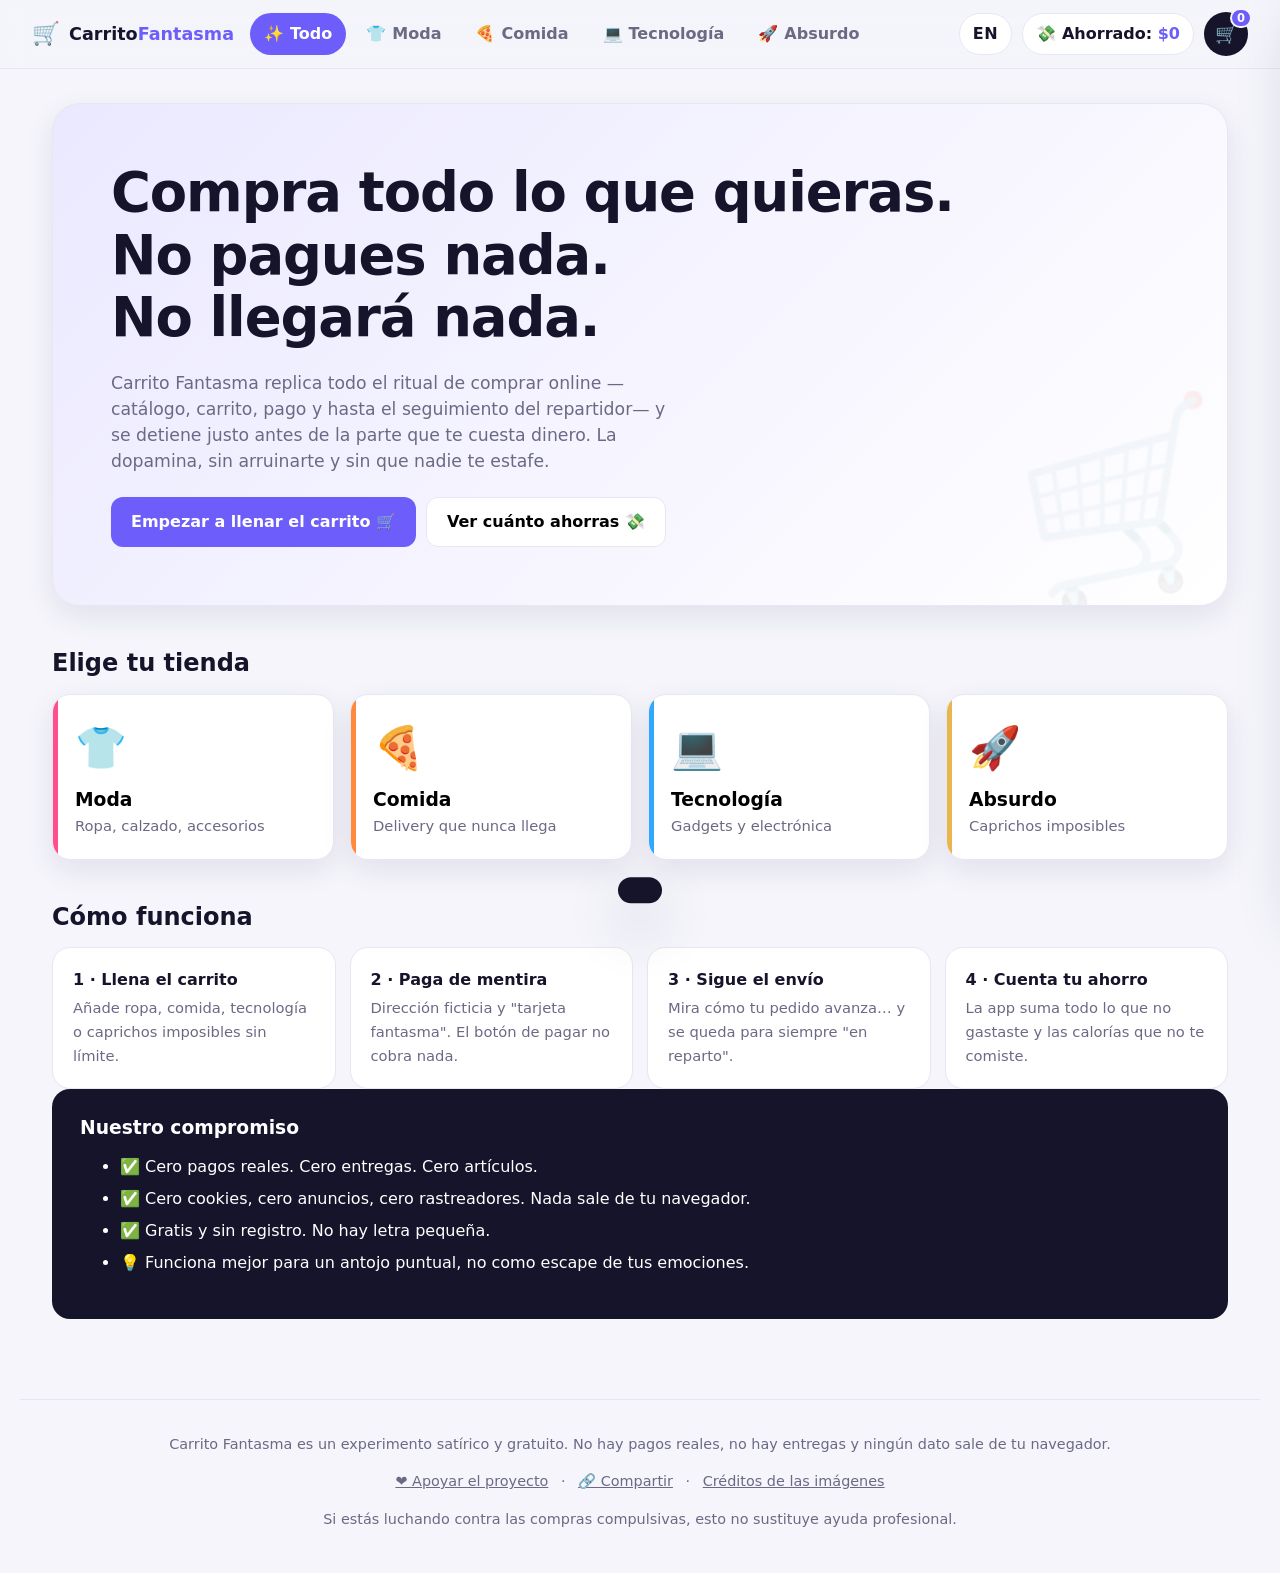
==== index.html @ 317c8ee9 "SEO tecnico (robots, sitemap, hreflang, JSON-LD) + boton 'Comparte tu ahorro' con imagen compartible" ====
<!doctype html>
<html lang="es">
<head>
  <meta charset="utf-8">
  <meta name="viewport" content="width=device-width, initial-scale=1">
  <title>Carrito Fantasma — tienda online falsa para comprar sin gastar</title>
  <meta name="description" content="Tienda online falsa para darte la dopamina de comprar sin gastar nada: llena el carrito, paga con tarjeta fantasma y sigue un envío que nunca llega. Gratis, sin anuncios y sin datos.">
  <meta name="theme-color" content="#6d5efc">
  <link rel="icon" href="data:image/svg+xml,<svg xmlns='http://www.w3.org/2000/svg' viewBox='0 0 100 100'><text y='.9em' font-size='90'>🛒</text></svg>">
  <link rel="canonical" href="https://carritofantasma.app/">
  <link rel="alternate" hreflang="es" href="https://carritofantasma.app/">
  <link rel="alternate" hreflang="en" href="https://carritofantasma.app/?lang=en">
  <link rel="alternate" hreflang="x-default" href="https://carritofantasma.app/">
  <meta property="og:type" content="website">
  <meta property="og:site_name" content="Carrito Fantasma">
  <meta property="og:url" content="https://carritofantasma.app/">
  <meta property="og:title" content="Carrito Fantasma — tienda online falsa para comprar sin gastar">
  <meta property="og:description" content="La dopamina de comprar, sin gastar nada: llena el carrito, paga con tarjeta fantasma y sigue un envío que nunca llega. Gratis y sin anuncios.">
  <meta property="og:image" content="https://carritofantasma.app/assets/img/og.jpg">
  <meta property="og:image:width" content="1200">
  <meta property="og:image:height" content="630">
  <meta property="og:image:alt" content="Carrito Fantasma — Compra sin comprar">
  <meta property="og:locale" content="es_ES">
  <meta property="og:locale:alternate" content="en_US">
  <meta name="twitter:card" content="summary_large_image">
  <meta name="twitter:title" content="Carrito Fantasma — tienda online falsa para comprar sin gastar">
  <meta name="twitter:description" content="La dopamina de comprar, sin gastar un centavo. Gratis, sin anuncios y sin datos.">
  <meta name="twitter:image" content="https://carritofantasma.app/assets/img/og.jpg">

  <!-- Datos estructurados (SEO) para tarjetas ricas en los resultados de búsqueda -->
  <script type="application/ld+json">
  {
    "@context": "https://schema.org",
    "@graph": [
      {
        "@type": "WebSite",
        "@id": "https://carritofantasma.app/#website",
        "url": "https://carritofantasma.app/",
        "name": "Carrito Fantasma",
        "alternateName": "Ghost Cart",
        "inLanguage": ["es", "en"],
        "description": "Tienda online falsa para experimentar la dopamina de comprar sin gastar nada."
      },
      {
        "@type": "WebApplication",
        "@id": "https://carritofantasma.app/#app",
        "name": "Carrito Fantasma",
        "url": "https://carritofantasma.app/",
        "applicationCategory": "EntertainmentApplication",
        "operatingSystem": "Web",
        "browserRequirements": "Requiere JavaScript",
        "inLanguage": ["es", "en"],
        "isAccessibleForFree": true,
        "offers": { "@type": "Offer", "price": "0", "priceCurrency": "EUR" },
        "description": "Experimento satírico: llena el carrito, paga con tarjeta fantasma y sigue un envío que nunca llega. Sin anuncios, sin cookies y sin recabar datos."
      }
    ]
  }
  </script>
  <link rel="stylesheet" href="styles.css">
</head>
<body data-mode="all">

  <header class="topbar">
    <a class="brand" href="#" data-action="nav" data-view="home" data-i18n-aria="nav_home" aria-label="Inicio">
      <span class="brand-mark">🛒</span>
      <span class="brand-name">Carrito<em>Fantasma</em></span>
    </a>

    <nav class="modes" id="modesNav" data-i18n-aria="stores" aria-label="Tiendas"></nav>

    <div class="top-actions">
      <button class="pill lang" id="langToggle" data-action="lang" data-i18n-title="lang_toggle" aria-label="Switch to English" title="Switch to English">EN</button>
      <button class="pill" data-action="nav" data-view="savings" data-i18n-title="saved_title" title="Lo que te has ahorrado">
        💸 <span><span data-i18n="saved_label">Ahorrado:</span> <b id="savingsTop">$0</b></span>
      </button>
      <button class="cart-btn" id="cartBtn" data-action="open-cart" data-i18n-aria="cart_open" aria-label="Abrir carrito">
        🛒<span class="cart-count" id="cartCount">0</span>
      </button>
    </div>
  </header>

  <main id="app" class="app">
    <noscript>
      <section class="page">
        <h1>🛒 Carrito Fantasma</h1>
        <p>Tienda online falsa para darte la dopamina de comprar sin gastar nada. Llena el carrito, paga con tarjeta fantasma y sigue un envío que nunca llega. Gratis, sin anuncios, sin cookies y sin recoger ningún dato.</p>
        <p>Necesitas JavaScript para jugar. This fake store is also available in <a href="?lang=en">English</a>.</p>
      </section>
    </noscript>
  </main>

  <footer class="site-footer">
    <p data-i18n="footer_about"><b>Carrito Fantasma</b> es un experimento satírico y gratuito. No hay pagos reales, no hay entregas y ningún dato sale de tu navegador.</p>
    <p><button class="link" data-action="nav" data-view="support" data-i18n="footer_support">❤️ Apoyar el proyecto</button> · <button class="link" data-action="share" data-i18n="footer_share">🔗 Compartir</button> · <button class="link" data-action="nav" data-view="credits" data-i18n="footer_credits">Créditos de las imágenes</button></p>
    <p class="muted" data-i18n="footer_note">Si estás luchando contra las compras compulsivas, esto no sustituye ayuda profesional.</p>
  </footer>

  <!-- Cart drawer -->
  <div class="scrim" id="scrim" data-action="close-cart"></div>
  <aside id="cartDrawer" class="drawer" aria-hidden="true" aria-label="Carrito">
    <div class="drawer-head">
      <h2 data-i18n="cart_title">Tu carrito</h2>
      <button class="icon" data-action="close-cart" data-i18n-aria="cart_close" aria-label="Cerrar carrito">✕</button>
    </div>
    <div class="ship">
      <div class="ship-text" id="shipText"></div>
      <div class="ship-bar"><span id="shipFill"></span></div>
    </div>
    <div class="drawer-body" id="cartBody"></div>
    <div class="drawer-foot">
      <div class="total-row"><span data-i18n="subtotal">Subtotal</span><b id="cartSubtotal">$0</b></div>
      <p class="muted tiny" data-i18n="ship_note">Envío fantasma: gratis · Entrega: nunca.</p>
      <button class="primary big" id="payBtn" data-action="checkout" data-i18n="checkout_btn">Tramitar pedido 💳</button>
      <button class="link" data-action="clear-cart" data-i18n="clear_cart">Vaciar carrito</button>
    </div>
  </aside>

  <!-- Product modal -->
  <div class="modal" id="modal" hidden></div>

  <!-- Processing overlay -->
  <div class="processing" id="processing" hidden>
    <div class="proc-card">
      <div class="spinner" aria-hidden="true"></div>
      <p id="procText" data-i18n="proc_default">Procesando pago fantasma…</p>
    </div>
  </div>

  <div class="toast" id="toast" role="status" aria-live="polite"></div>
  <canvas id="confetti" class="confetti" aria-hidden="true"></canvas>

  <noscript data-i18n="noscript">Necesitas activar JavaScript para vivir la experiencia (falsa).</noscript>

  <script src="data.js"></script>
  <script src="i18n.js"></script>
  <script src="app.js"></script>
</body>
</html>
---- styles.css ----
/* ============ Carrito Fantasma — estilos ============ */
:root{
  --bg:#f5f5fb;
  --card:#ffffff;
  --ink:#15142b;
  --muted:#6b6a85;
  --line:#e7e6f3;
  --accent:#6d5efc;
  --accent-ink:#ffffff;
  --radius:18px;
  --shadow:0 10px 30px rgba(30,25,80,.09);
  --shadow-lg:0 24px 60px rgba(30,25,80,.20);
}
body[data-mode="all"]{ --accent:#6d5efc; }
body[data-mode="moda"]{ --accent:#ff4d8d; }
body[data-mode="comida"]{ --accent:#ff8a3d; }
body[data-mode="tech"]{ --accent:#2fa8ff; }
body[data-mode="absurdo"]{ --accent:#e8b64c; }

*{ box-sizing:border-box; }
[hidden]{ display:none !important; }
html{ scroll-behavior:smooth; }
body{
  margin:0; background:var(--bg); color:var(--ink);
  font:16px/1.5 -apple-system,BlinkMacSystemFont,"Segoe UI",Roboto,Inter,system-ui,sans-serif;
  -webkit-font-smoothing:antialiased;
  transition:background .4s ease;
}
button{ font:inherit; cursor:pointer; }
a{ color:inherit; text-decoration:none; }
.muted{ color:var(--muted); }
.tiny{ font-size:.8rem; }
h1,h2,h3{ line-height:1.15; margin:0 0 .4em; }

/* ---------- barra superior ---------- */
.topbar{
  position:sticky; top:0; z-index:40;
  display:flex; align-items:center; gap:16px;
  padding:12px clamp(14px,3vw,32px);
  background:rgba(245,245,251,.82);
  backdrop-filter:saturate(160%) blur(14px);
  border-bottom:1px solid var(--line);
}
.brand{ display:flex; align-items:center; gap:9px; font-weight:800; font-size:1.1rem; white-space:nowrap; }
.brand-mark{ font-size:1.4rem; }
.brand-name em{ font-style:normal; color:var(--accent); transition:color .4s; }
.modes{ display:flex; gap:6px; overflow-x:auto; flex:1; scrollbar-width:none; }
.modes::-webkit-scrollbar{ display:none; }
.mode-btn{
  border:1px solid transparent; background:transparent; color:var(--muted);
  padding:8px 13px; border-radius:999px; font-weight:600; white-space:nowrap;
  display:flex; align-items:center; gap:6px; transition:.2s;
}
.mode-btn:hover{ background:#fff; color:var(--ink); }
.mode-btn.active{ background:var(--accent); color:var(--accent-ink); }
.top-actions{ display:flex; align-items:center; gap:10px; }
.pill{
  border:1px solid var(--line); background:#fff; color:var(--ink);
  padding:8px 13px; border-radius:999px; font-weight:600; white-space:nowrap;
}
.pill b{ color:var(--accent); }
.pill.lang{ font-weight:800; letter-spacing:.04em; min-width:46px; text-align:center; }
.cart-btn{
  position:relative; border:none; background:var(--ink); color:#fff;
  width:44px; height:44px; border-radius:999px; font-size:1.15rem;
}
.cart-btn.bump{ animation:bump .4s ease; }
@keyframes bump{ 0%{transform:scale(1)} 40%{transform:scale(1.22)} 100%{transform:scale(1)} }
.cart-count{
  position:absolute; top:-4px; right:-4px; min-width:20px; height:20px;
  background:var(--accent); color:#fff; font-size:.72rem; font-weight:800;
  border-radius:999px; display:grid; place-items:center; padding:0 5px;
  border:2px solid var(--bg);
}

/* ---------- layout ---------- */
.app{ padding:clamp(18px,3vw,34px) clamp(14px,3vw,32px) 80px; max-width:1240px; margin:0 auto; }
.page{ animation:fade .35s ease; }
@keyframes fade{ from{opacity:0; transform:translateY(8px)} to{opacity:1; transform:none} }

/* ---------- botones ---------- */
.primary{
  border:none; background:var(--accent); color:var(--accent-ink);
  padding:12px 20px; border-radius:12px; font-weight:700;
  transition:transform .15s, filter .2s;
}
.primary:hover{ filter:brightness(1.07); }
.primary:active{ transform:scale(.97); }
.primary.big{ width:100%; padding:15px; font-size:1.02rem; }
.primary:disabled{ opacity:.45; cursor:not-allowed; }
.ghost{ border:1px solid var(--line); background:#fff; padding:12px 20px; border-radius:12px; font-weight:700; }
.link{ border:none; background:none; color:var(--muted); text-decoration:underline; padding:8px; }
.link-back{ border:none; background:none; color:var(--muted); font-weight:600; padding:0 0 12px; }
.icon{ border:none; background:#f0effa; width:34px; height:34px; border-radius:999px; }
.row{ display:flex; gap:10px; margin-top:14px; }
.share-row{ justify-content:center; margin-top:10px; }
.share-row .primary{ max-width:360px; }

/* ---------- hero ---------- */
.hero{
  background:linear-gradient(135deg, color-mix(in srgb, var(--accent) 14%, #fff), #fff);
  border:1px solid var(--line); border-radius:28px; padding:clamp(28px,5vw,58px);
  box-shadow:var(--shadow); position:relative; overflow:hidden;
}
.hero::after{
  content:"🛒"; position:absolute; right:-10px; bottom:-30px; font-size:11rem; opacity:.08; transform:rotate(-12deg);
}
.hero h1{ font-size:clamp(2rem,5vw,3.4rem); letter-spacing:-.02em; }
.hero p{ max-width:52ch; color:var(--muted); font-size:1.08rem; }
.hero .row{ margin-top:22px; }
.saved-pill{
  display:inline-flex; gap:8px; align-items:center; margin-top:18px;
  background:#fff; border:1px solid var(--line); border-radius:999px; padding:8px 16px; font-weight:700;
}
.saved-pill b{ color:var(--accent); }

/* ---------- tarjetas de modo ---------- */
.section-title{ margin:44px 0 16px; font-size:1.5rem; }
.mode-grid{ display:grid; gap:16px; grid-template-columns:repeat(auto-fit,minmax(200px,1fr)); }
.mode-card{
  text-align:left; border:1px solid var(--line); background:var(--card);
  border-radius:var(--radius); padding:22px; box-shadow:var(--shadow);
  transition:transform .2s, box-shadow .2s; position:relative; overflow:hidden;
}
.mode-card:hover{ transform:translateY(-4px); box-shadow:var(--shadow-lg); }
.mode-card .big-emoji{ font-size:2.6rem; display:block; margin-bottom:10px; }
.mode-card h3{ margin:0 0 4px; }
.mode-card p{ margin:0; color:var(--muted); font-size:.92rem; }
.mode-card .stripe{ position:absolute; inset:0 auto 0 0; width:5px; background:var(--m); }

/* ---------- features ---------- */
.features{ display:grid; gap:14px; grid-template-columns:repeat(auto-fit,minmax(200px,1fr)); }
.feature{ background:var(--card); border:1px solid var(--line); border-radius:var(--radius); padding:20px; }
.feature b{ display:block; margin-bottom:4px; }
.feature span{ color:var(--muted); font-size:.92rem; }

/* ---------- catálogo ---------- */
.catalog-head{ display:flex; flex-wrap:wrap; gap:12px; align-items:center; justify-content:space-between; margin-bottom:8px; }
.catalog-head h1{ margin:0; font-size:clamp(1.6rem,3.4vw,2.3rem); }
.toolbar{ display:flex; gap:10px; flex-wrap:wrap; margin:16px 0 22px; }
.toolbar input, .toolbar select{
  border:1px solid var(--line); background:#fff; border-radius:12px; padding:11px 14px; font:inherit; color:var(--ink);
}
.toolbar input{ flex:1; min-width:180px; }
.flash{
  display:inline-flex; gap:8px; align-items:center; background:#fff2f8; color:#c0246b;
  border:1px solid #ffd6e8; border-radius:999px; padding:7px 14px; font-weight:700; font-size:.9rem;
}
.flash b{ font-variant-numeric:tabular-nums; }
body[data-mode="comida"] .flash{ background:#fff3e8; color:#b85a10; border-color:#ffdcbd; }
body[data-mode="tech"] .flash{ background:#eaf5ff; color:#1a6fb5; border-color:#cfe8ff; }
body[data-mode="absurdo"] .flash{ background:#fdf6e3; color:#9a7410; border-color:#f2e2b0; }

.grid{ display:grid; gap:18px; grid-template-columns:repeat(auto-fill,minmax(215px,1fr)); }
.card{
  background:var(--card); border:1px solid var(--line); border-radius:var(--radius);
  overflow:hidden; box-shadow:var(--shadow); transition:transform .2s, box-shadow .2s; cursor:pointer;
  display:flex; flex-direction:column;
}
.card:hover{ transform:translateY(-5px); box-shadow:var(--shadow-lg); }
.card-img{
  position:relative; aspect-ratio:4/3; display:grid; place-items:center;
  background:linear-gradient(135deg, color-mix(in srgb, var(--c) 22%, #fff), color-mix(in srgb, var(--c) 8%, #fff));
}
.card-img .emoji{ font-size:3.6rem; filter:drop-shadow(0 6px 10px rgba(0,0,0,.12)); }
.card-img .photo{ position:absolute; inset:0; width:100%; height:100%; object-fit:cover; }
.badge{
  position:absolute; top:10px; left:10px; background:var(--c); color:#fff;
  font-size:.72rem; font-weight:800; padding:4px 9px; border-radius:999px; letter-spacing:.02em;
}
.card-body{ padding:14px; display:flex; flex-direction:column; gap:6px; flex:1; }
.card-body h3{ font-size:1rem; margin:0; }
.card-body .desc{ margin:0; color:var(--muted); font-size:.84rem; flex:1; }
.rate{ font-size:.85rem; color:#f0a500; font-weight:700; }
.rate span{ color:var(--muted); font-weight:500; }
.price-row{ display:flex; align-items:center; justify-content:space-between; gap:8px; margin-top:6px; }
.price{ font-weight:800; font-size:1.08rem; }
.price s{ color:var(--muted); font-weight:500; font-size:.82rem; margin-left:6px; }
.add{
  border:none; background:var(--accent); color:#fff; width:38px; height:38px; border-radius:11px;
  font-size:1.2rem; line-height:1; transition:transform .15s;
}
.add:hover{ transform:scale(1.08); }
.add:active{ transform:scale(.9); }
.results{ color:var(--muted); font-size:.9rem; }
.empty-grid{ grid-column:1/-1; text-align:center; padding:60px 20px; color:var(--muted); }
.empty-grid .big{ font-size:3rem; display:block; margin-bottom:10px; }

/* ---------- modal producto ---------- */
.modal{ position:fixed; inset:0; z-index:60; display:grid; place-items:center; padding:20px;
  background:rgba(20,18,45,.5); backdrop-filter:blur(4px); animation:fade .2s; }
.modal-card{
  background:#fff; border-radius:24px; max-width:760px; width:100%;
  box-shadow:var(--shadow-lg); display:grid; grid-template-columns:1fr 1fr; overflow:hidden;
  animation:pop .25s ease; max-height:92vh; overflow-y:auto;
}
@keyframes pop{ from{transform:scale(.94); opacity:0} to{transform:none; opacity:1} }
.modal-img{ background:linear-gradient(135deg, color-mix(in srgb, var(--c) 26%, #fff), color-mix(in srgb, var(--c) 8%, #fff));
  position:relative; display:grid; place-items:center; min-height:260px; font-size:7rem; overflow:hidden; }
.modal-img .photo{ position:absolute; inset:0; width:100%; height:100%; object-fit:cover; }
.modal-info{ padding:28px; display:flex; flex-direction:column; gap:10px; }
.modal-info .price{ font-size:1.6rem; }
.modal-info .desc{ color:var(--muted); }
.modal-close{ position:absolute; }

/* ---------- carrito drawer ---------- */
.scrim{ position:fixed; inset:0; background:rgba(20,18,45,.45); opacity:0; visibility:hidden; transition:.3s; z-index:70; }
body.cart-open .scrim{ opacity:1; visibility:visible; }
.drawer{
  position:fixed; top:0; right:0; height:100%; width:min(420px,100%); background:#fff; z-index:80;
  transform:translateX(105%); transition:transform .35s cubic-bezier(.4,0,.2,1);
  display:flex; flex-direction:column; box-shadow:var(--shadow-lg);
}
body.cart-open .drawer{ transform:none; }
.drawer-head{ display:flex; align-items:center; justify-content:space-between; padding:20px; border-bottom:1px solid var(--line); }
.drawer-head h2{ margin:0; font-size:1.2rem; }
.ship{ padding:14px 20px; border-bottom:1px solid var(--line); }
.ship-text{ font-size:.86rem; font-weight:600; margin-bottom:7px; }
.ship-bar{ height:7px; background:#eef0f6; border-radius:999px; overflow:hidden; }
.ship-bar span{ display:block; height:100%; width:0; background:var(--accent); transition:width .35s; }
.drawer-body{ flex:1; overflow-y:auto; padding:8px 20px; }
.line{ display:flex; gap:12px; align-items:center; padding:14px 0; border-bottom:1px solid var(--line); }
.line-img{ width:54px; height:54px; border-radius:12px; display:grid; place-items:center; font-size:1.7rem; position:relative; overflow:hidden;
  background:linear-gradient(135deg, color-mix(in srgb, var(--c) 24%, #fff), color-mix(in srgb, var(--c) 8%, #fff)); }
.line-img .photo{ position:absolute; inset:0; width:100%; height:100%; object-fit:cover; }
.line-info{ flex:1; display:flex; flex-direction:column; }
.line-info strong{ font-size:.92rem; }
.qty{ display:flex; align-items:center; gap:8px; }
.qty button{ width:26px; height:26px; border-radius:8px; border:1px solid var(--line); background:#fff; font-size:1rem; line-height:1; }
.qty span{ min-width:16px; text-align:center; font-weight:700; }
.rm{ border:none; background:none; color:var(--muted); font-size:1rem; }
.empty{ text-align:center; color:var(--muted); padding:60px 20px; }
.drawer-foot{ padding:20px; border-top:1px solid var(--line); }
.total-row{ display:flex; justify-content:space-between; align-items:baseline; font-size:1.05rem; margin-bottom:6px; }
.total-row b{ font-size:1.3rem; }
.drawer-foot .primary{ margin-top:12px; }

/* ---------- checkout ---------- */
.checkout{ max-width:640px; margin:0 auto; }
.checkout h1{ font-size:clamp(1.6rem,3.4vw,2.2rem); }
.steps-ind{ display:flex; gap:8px; margin:14px 0 22px; }
.steps-ind .dot{ height:6px; flex:1; border-radius:999px; background:var(--line); transition:.3s; }
.steps-ind .dot.on{ background:var(--accent); }
.panel{ background:#fff; border:1px solid var(--line); border-radius:var(--radius); padding:clamp(20px,3vw,30px); box-shadow:var(--shadow); }
.field{ margin-bottom:14px; display:flex; flex-direction:column; gap:6px; }
.field label{ font-weight:600; font-size:.9rem; }
.field input{ border:1px solid var(--line); border-radius:12px; padding:12px 14px; font:inherit; }
.radio{ display:flex; gap:10px; align-items:center; padding:13px; border:1px solid var(--line); border-radius:12px; margin-bottom:10px; cursor:pointer; font-weight:600; }
.radio:has(input:checked){ border-color:var(--accent); background:color-mix(in srgb, var(--accent) 7%, #fff); }
.review{ list-style:none; padding:0; margin:0 0 14px; }
.review li{ display:flex; justify-content:space-between; gap:10px; padding:9px 0; border-bottom:1px dashed var(--line); font-size:.94rem; }
.review b{ white-space:nowrap; }

/* ---------- confirmación ---------- */
.confirm{ max-width:560px; margin:0 auto; text-align:center; }
.tick{ font-size:4.6rem; animation:pop .5s ease; }
.order-box{ background:#fff; border:1px solid var(--line); border-radius:var(--radius); padding:24px; text-align:left; box-shadow:var(--shadow); margin:20px 0; }
.order-id{ font-family:ui-monospace,monospace; background:#f0effa; padding:3px 8px; border-radius:8px; font-size:.85rem; }

/* ---------- tracking ---------- */
.tracking{ max-width:560px; margin:0 auto; }
.track-list{ list-style:none; padding:0; margin:24px 0; }
.step{ display:flex; gap:14px; align-items:flex-start; padding-bottom:26px; position:relative; opacity:.5; transition:.3s; }
.step::before{ content:""; position:absolute; left:15px; top:32px; bottom:0; width:2px; background:var(--line); }
.step:last-child::before{ display:none; }
.step .dot2{ width:32px; height:32px; border-radius:999px; background:#fff; border:2px solid var(--line); display:grid; place-items:center; flex:none; z-index:1; }
.step.active{ opacity:1; }
.step.active .dot2{ border-color:var(--accent); background:var(--accent); color:#fff; animation:pulse 1.4s infinite; }
.step.done{ opacity:1; }
.step.done .dot2{ border-color:var(--accent); background:var(--accent); color:#fff; }
@keyframes pulse{ 0%{box-shadow:0 0 0 0 color-mix(in srgb,var(--accent) 55%,transparent)} 70%{box-shadow:0 0 0 12px transparent} 100%{box-shadow:0 0 0 0 transparent} }
.step b{ display:block; }
.step small{ color:var(--muted); }
.track-note{ background:#f3f1ff; border:1px dashed var(--accent); border-radius:14px; padding:16px; text-align:center; font-weight:600; }

/* ---------- ahorro ---------- */
.savings{ max-width:760px; margin:0 auto; }
.stat-grid{ display:grid; gap:16px; grid-template-columns:repeat(auto-fit,minmax(180px,1fr)); margin:22px 0; }
.stat{ background:#fff; border:1px solid var(--line); border-radius:var(--radius); padding:24px; box-shadow:var(--shadow); }
.stat .n{ font-size:clamp(1.6rem,4vw,2.4rem); font-weight:800; letter-spacing:-.02em; }
.stat .n em{ font-style:normal; color:var(--accent); }
.stat .l{ color:var(--muted); font-size:.9rem; }
.manifesto{ background:var(--ink); color:#fff; border-radius:var(--radius); padding:28px; }
.manifesto li{ margin-bottom:8px; }

/* ---------- overlays varios ---------- */
.processing{ position:fixed; inset:0; z-index:90; display:grid; place-items:center; background:rgba(20,18,45,.6); backdrop-filter:blur(4px); }
.proc-card{ background:#fff; border-radius:20px; padding:34px 40px; text-align:center; box-shadow:var(--shadow-lg); }
.spinner{ width:44px; height:44px; margin:0 auto 16px; border:4px solid var(--line); border-top-color:var(--accent); border-radius:999px; animation:spin .8s linear infinite; }
@keyframes spin{ to{ transform:rotate(360deg); } }
.toast{
  position:fixed; left:50%; bottom:28px; transform:translate(-50%,120%);
  background:var(--ink); color:#fff; padding:13px 22px; border-radius:999px; font-weight:600;
  z-index:100; transition:transform .35s cubic-bezier(.4,0,.2,1); box-shadow:var(--shadow-lg); max-width:90vw; text-align:center;
}
.toast.show{ transform:translate(-50%,0); }
.confetti{ position:fixed; inset:0; pointer-events:none; z-index:95; }

/* ---------- footer ---------- */
.site-footer{ border-top:1px solid var(--line); padding:34px clamp(14px,3vw,32px); text-align:center; color:var(--muted); font-size:.9rem; max-width:1240px; margin:0 auto; }
.site-footer p{ margin:0 0 8px; }

/* ---------- apoyo / donaciones ---------- */
.support{ max-width:720px; margin:0 auto; text-align:center; }
.support p{ max-width:56ch; margin-left:auto; margin-right:auto; }
.support .manifesto{ text-align:left; margin-top:26px; }
.support-grid{ display:grid; gap:16px; grid-template-columns:repeat(auto-fit,minmax(180px,1fr)); margin:26px 0 10px; }
.support-card{ display:flex; flex-direction:column; align-items:center; gap:6px; text-decoration:none; color:inherit;
  background:#fff; border:1px solid var(--line); border-radius:var(--radius); padding:24px; box-shadow:var(--shadow);
  transition:transform .2s, box-shadow .2s; }
.support-card:hover{ transform:translateY(-4px); box-shadow:var(--shadow-lg); }
.support-card .big-emoji{ font-size:2.4rem; }

/* ---------- créditos ---------- */
.credits{ max-width:900px; margin:0 auto; }
.credits-list{ margin-top:20px; overflow-x:auto; }
.credits-table{ width:100%; border-collapse:collapse; background:#fff; border:1px solid var(--line); border-radius:var(--radius); overflow:hidden; box-shadow:var(--shadow); font-size:.9rem; }
.credits-table th, .credits-table td{ padding:10px 12px; text-align:left; border-bottom:1px solid var(--line); vertical-align:middle; }
.credits-table th{ background:#f0effa; font-size:.8rem; text-transform:uppercase; letter-spacing:.04em; color:var(--muted); }
.credits-table img{ width:52px; height:52px; object-fit:cover; border-radius:8px; display:block; }
.credits-table a{ color:var(--accent); text-decoration:underline; }

/* ---------- responsive ---------- */
@media (max-width:820px){
  .modal-card{ grid-template-columns:1fr; }
  .modal-img{ min-height:180px; font-size:5rem; }
  .brand-name{ display:none; }
}
@media (max-width:560px){
  .pill span{ display:none; }
  .pill:not(.lang)::after{ content:"💸"; }
  .modes{ order:3; flex-basis:100%; }
  .topbar{ flex-wrap:wrap; }
}

/* ---------- accesibilidad / motion ---------- */
:focus-visible{ outline:3px solid color-mix(in srgb,var(--accent) 60%,transparent); outline-offset:2px; border-radius:6px; }
@media (prefers-reduced-motion:reduce){
  *{ animation:none !important; transition:none !important; }
  html{ scroll-behavior:auto; }
}
@media (prefers-color-scheme:dark){
  :root{ --bg:#12111f; --card:#1c1b2e; --ink:#f2f1fb; --muted:#a3a1bd; --line:#2c2b44; --shadow:0 10px 30px rgba(0,0,0,.4); }
  .topbar{ background:rgba(18,17,31,.82); }
  .panel,.order-box,.stat,.modal-card,.drawer{ background:var(--card); }
  .toolbar input,.toolbar select,.field input,.qty button,.ghost,.icon,.pill{ background:#242338; color:var(--ink); }
  .icon{ background:#242338; }
  .manifesto{ background:#000; }
  .credits-table, .credits-table th{ background:var(--card); }
  .support-card{ background:var(--card); }
}
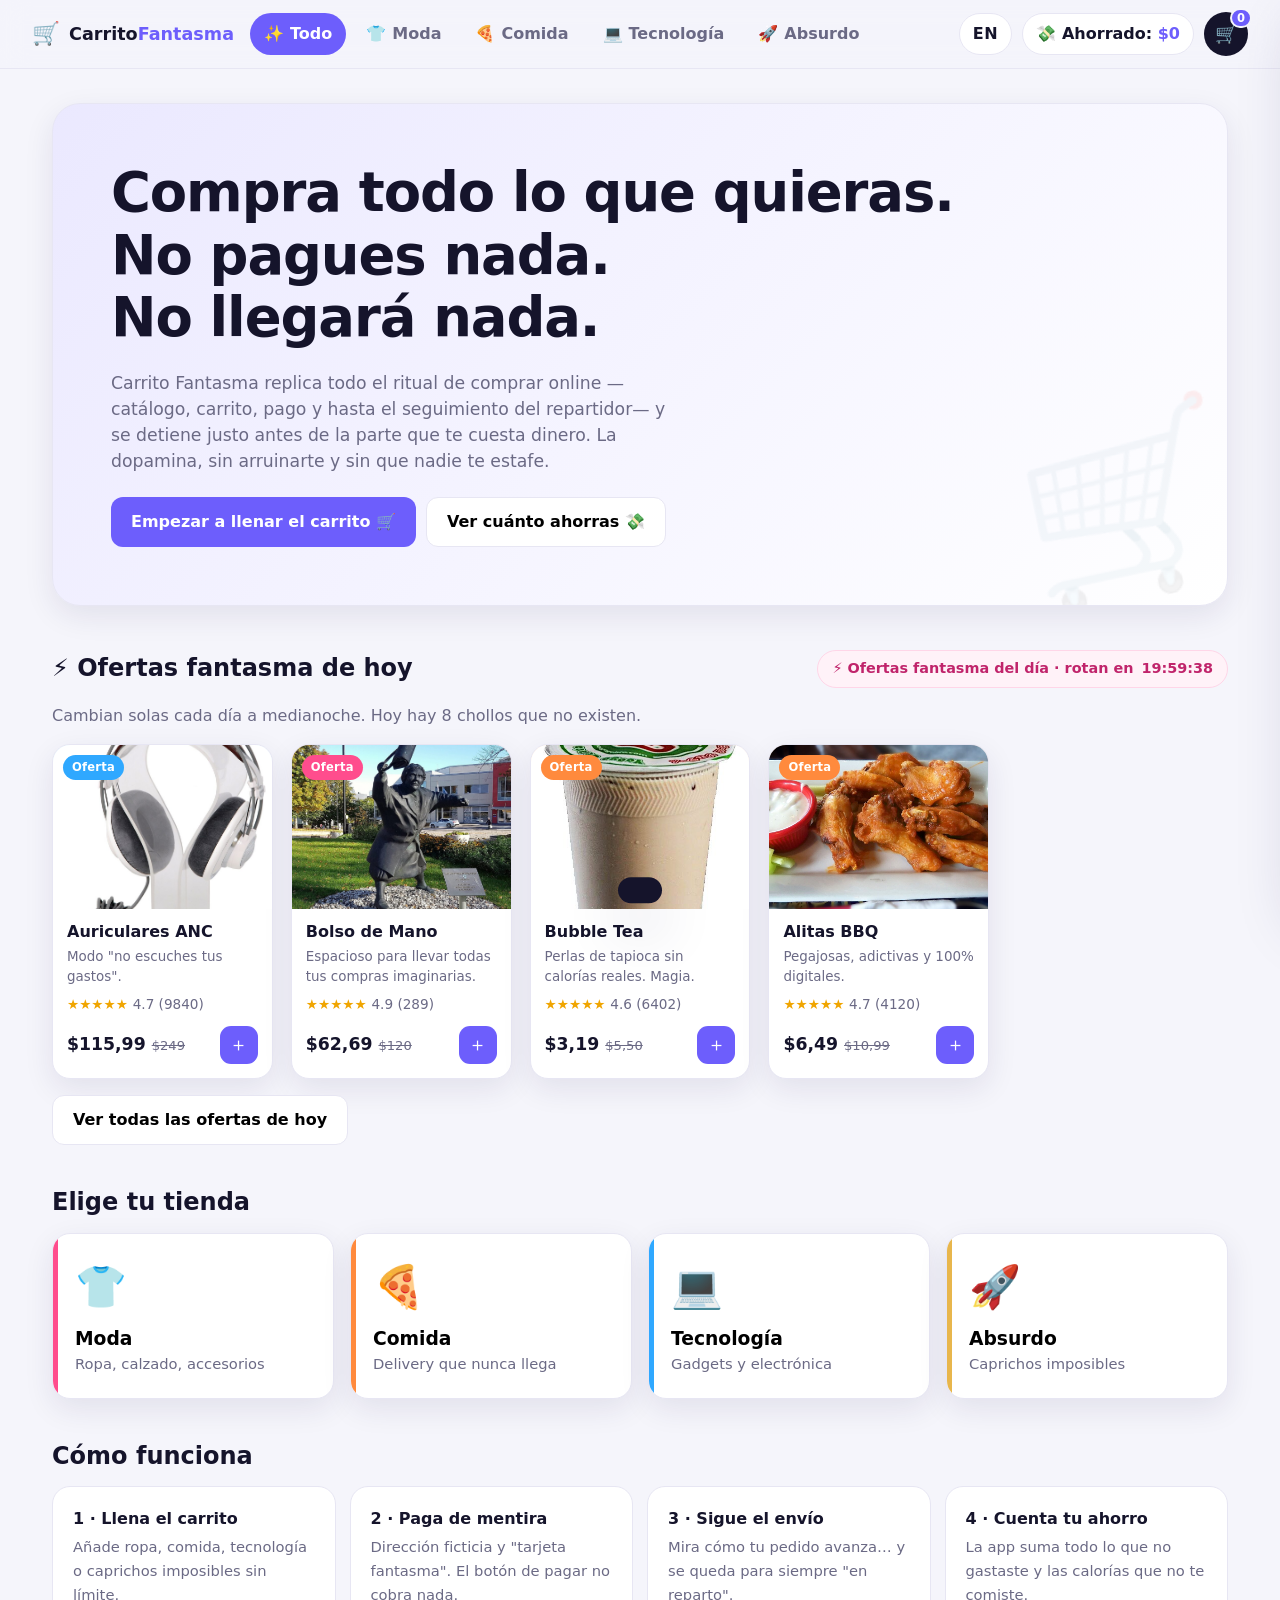
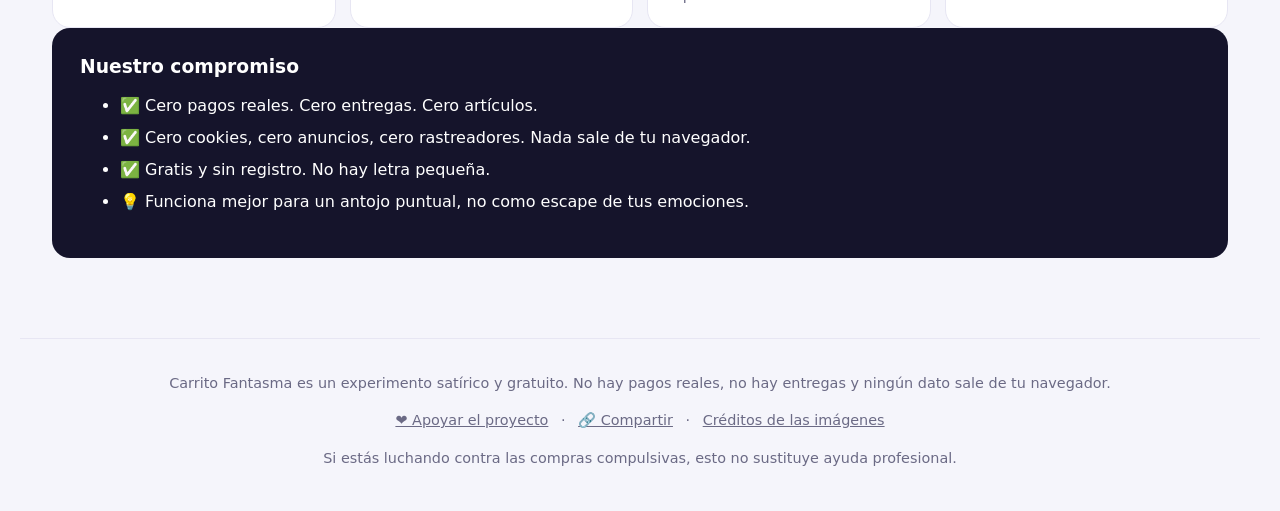
==== commit 073e5fc2: "seo: acortar el titulo y la descripcion en espanol para que no los corte Google - titulo: 62 -> 57 c" ====
--- a/index.html
+++ b/index.html
@@ -3,8 +3,8 @@
 <head>
   <meta charset="utf-8">
   <meta name="viewport" content="width=device-width, initial-scale=1">
-  <title>Carrito Fantasma — tienda online falsa para comprar sin gastar</title>
-  <meta name="description" content="Tienda online falsa para darte la dopamina de comprar sin gastar nada: llena el carrito, paga con tarjeta fantasma y sigue un envío que nunca llega. Gratis, sin anuncios y sin datos.">
+  <title>Carrito Fantasma — tienda online falsa: compra sin gastar</title>
+  <meta name="description" content="Tienda online falsa: la dopamina de comprar sin gastar nada. Llena el carrito, paga con tarjeta fantasma y sigue un envío que nunca llega. Gratis y sin datos.">
   <meta name="theme-color" content="#6d5efc">
   <link rel="icon" href="data:image/svg+xml,<svg xmlns='http://www.w3.org/2000/svg' viewBox='0 0 100 100'><text y='.9em' font-size='90'>🛒</text></svg>">
   <link rel="canonical" href="https://carritofantasma.app/">
@@ -14,7 +14,7 @@
   <meta property="og:type" content="website">
   <meta property="og:site_name" content="Carrito Fantasma">
   <meta property="og:url" content="https://carritofantasma.app/">
-  <meta property="og:title" content="Carrito Fantasma — tienda online falsa para comprar sin gastar">
+  <meta property="og:title" content="Carrito Fantasma — tienda online falsa: compra sin gastar">
   <meta property="og:description" content="La dopamina de comprar, sin gastar nada: llena el carrito, paga con tarjeta fantasma y sigue un envío que nunca llega. Gratis y sin anuncios.">
   <meta property="og:image" content="https://carritofantasma.app/assets/img/og.jpg">
   <meta property="og:image:width" content="1200">
@@ -23,7 +23,7 @@
   <meta property="og:locale" content="es_ES">
   <meta property="og:locale:alternate" content="en_US">
   <meta name="twitter:card" content="summary_large_image">
-  <meta name="twitter:title" content="Carrito Fantasma — tienda online falsa para comprar sin gastar">
+  <meta name="twitter:title" content="Carrito Fantasma — tienda online falsa: compra sin gastar">
   <meta name="twitter:description" content="La dopamina de comprar, sin gastar un centavo. Gratis, sin anuncios y sin datos.">
   <meta name="twitter:image" content="https://carritofantasma.app/assets/img/og.jpg">
 
--- a/styles.css
+++ b/styles.css
@@ -116,6 +116,8 @@
 
 /* ---------- tarjetas de modo ---------- */
 .section-title{ margin:44px 0 16px; font-size:1.5rem; }
+.daily-head{ display:flex; flex-wrap:wrap; gap:12px; align-items:center; justify-content:space-between; margin:44px 0 16px; }
+.daily-head h2{ margin:0; font-size:1.5rem; }
 .mode-grid{ display:grid; gap:16px; grid-template-columns:repeat(auto-fit,minmax(200px,1fr)); }
 .mode-card{
   text-align:left; border:1px solid var(--line); background:var(--card);
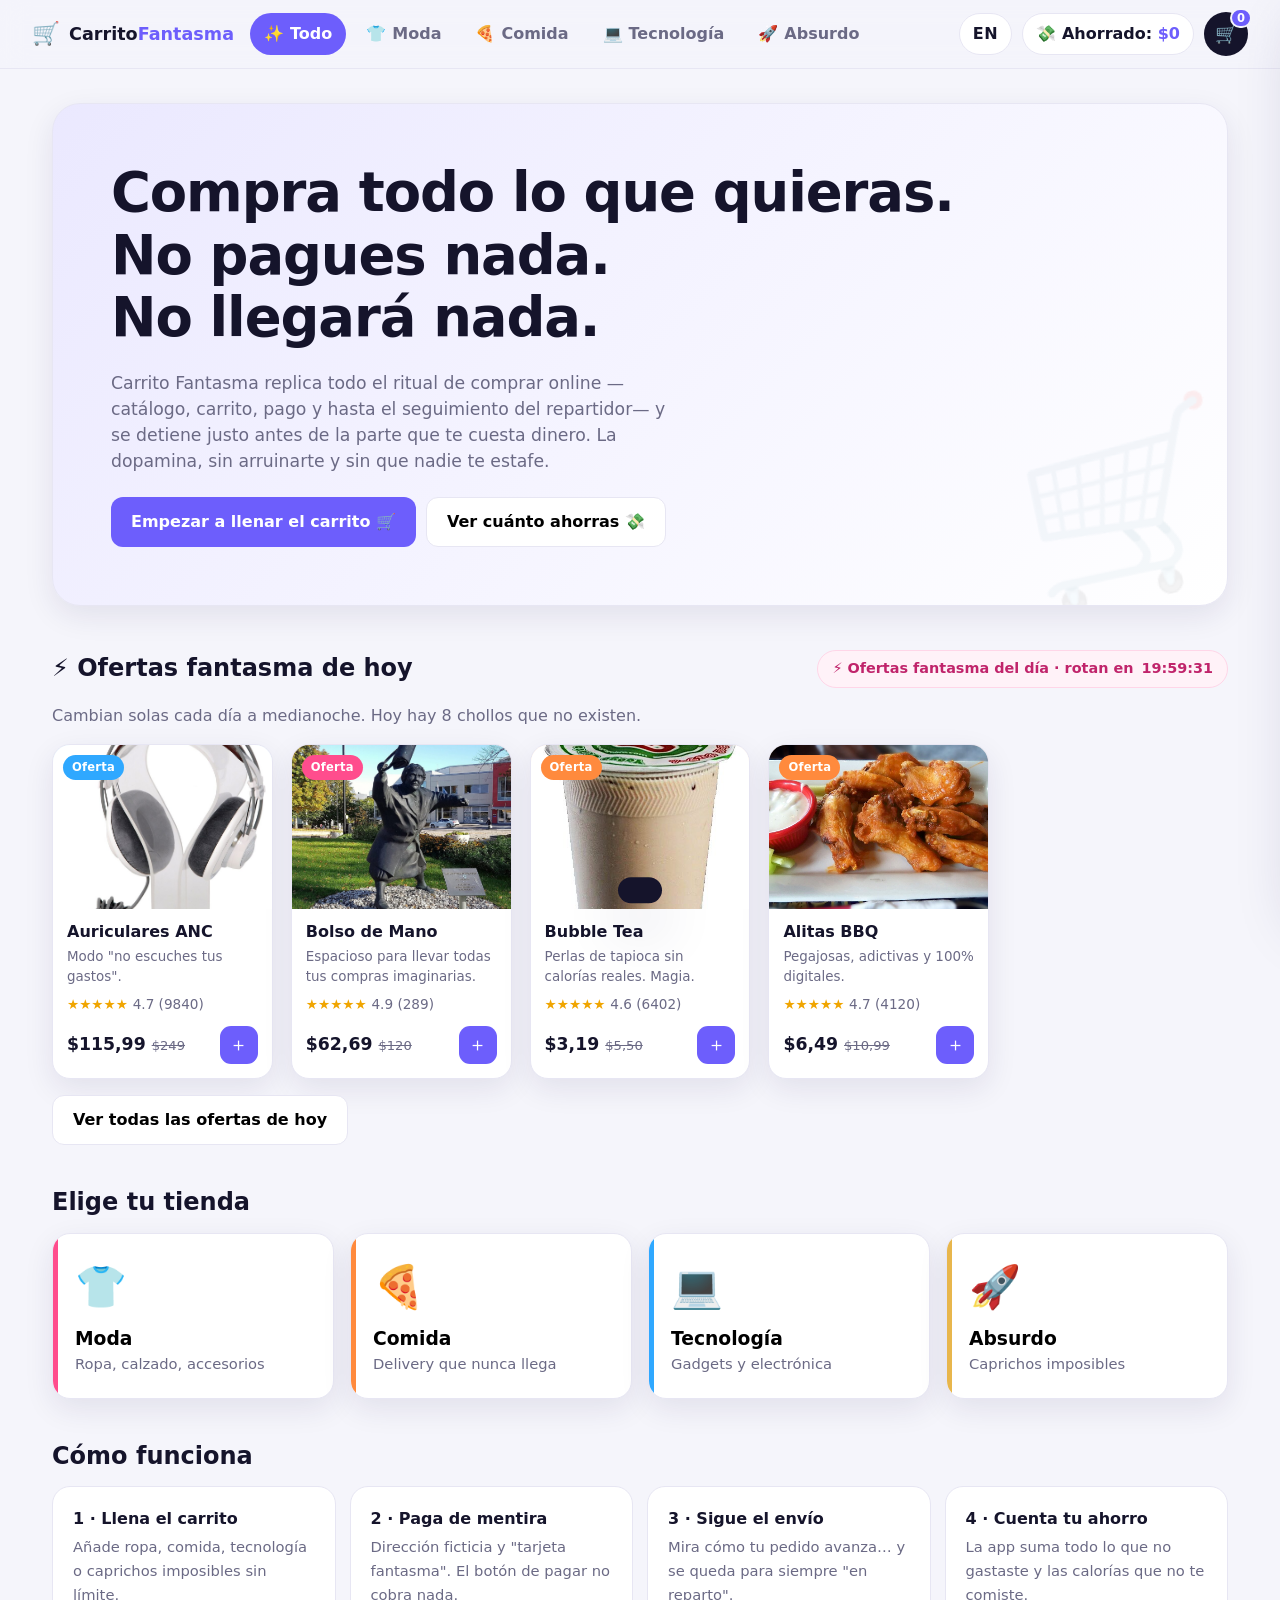
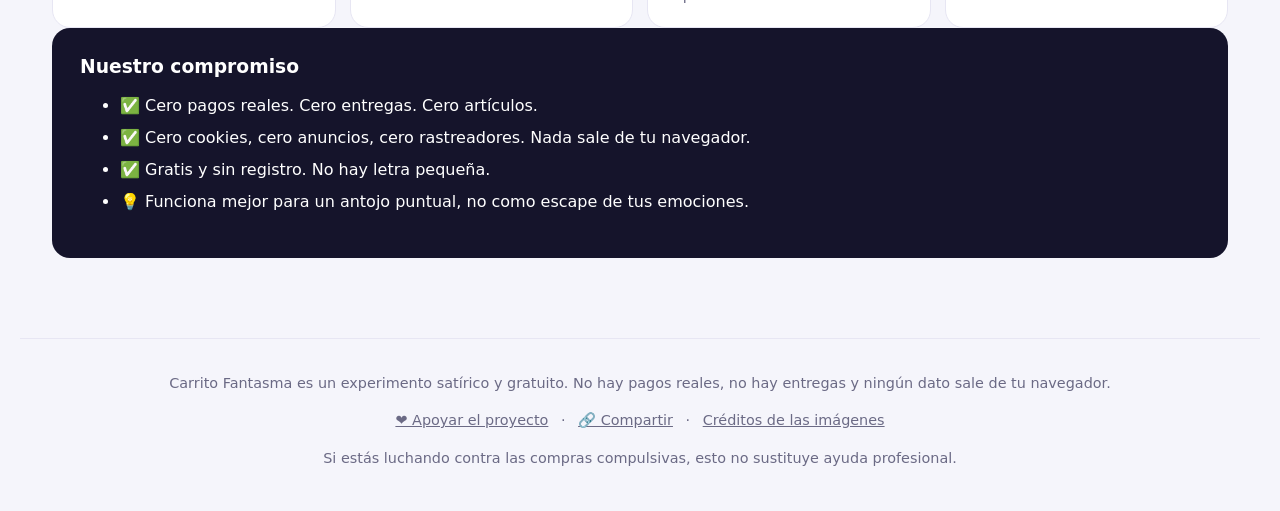
==== commit 0b168f90: "a11y y ux: carrito y modal accesibles, idioma en la URL y contador instantáneo - drawer y modal con " ====
--- a/index.html
+++ b/index.html
@@ -5,7 +5,8 @@
   <meta name="viewport" content="width=device-width, initial-scale=1">
   <title>Carrito Fantasma — tienda online falsa: compra sin gastar</title>
   <meta name="description" content="Tienda online falsa: la dopamina de comprar sin gastar nada. Llena el carrito, paga con tarjeta fantasma y sigue un envío que nunca llega. Gratis y sin datos.">
-  <meta name="theme-color" content="#6d5efc">
+  <meta name="theme-color" media="(prefers-color-scheme: light)" content="#6d5efc">
+  <meta name="theme-color" media="(prefers-color-scheme: dark)" content="#12111f">
   <link rel="icon" href="data:image/svg+xml,<svg xmlns='http://www.w3.org/2000/svg' viewBox='0 0 100 100'><text y='.9em' font-size='90'>🛒</text></svg>">
   <link rel="canonical" href="https://carritofantasma.app/">
   <link rel="alternate" hreflang="es" href="https://carritofantasma.app/">
@@ -51,7 +52,7 @@
         "browserRequirements": "Requiere JavaScript",
         "inLanguage": ["es", "en"],
         "isAccessibleForFree": true,
-        "offers": { "@type": "Offer", "price": "0", "priceCurrency": "EUR" },
+        "offers": { "@type": "Offer", "price": "0", "priceCurrency": "USD" },
         "description": "Experimento satírico: llena el carrito, paga con tarjeta fantasma y sigue un envío que nunca llega. Sin anuncios, sin cookies y sin recabar datos."
       }
     ]
@@ -74,7 +75,7 @@
       <button class="pill" data-action="nav" data-view="savings" data-i18n-title="saved_title" title="Lo que te has ahorrado">
         💸 <span><span data-i18n="saved_label">Ahorrado:</span> <b id="savingsTop">$0</b></span>
       </button>
-      <button class="cart-btn" id="cartBtn" data-action="open-cart" data-i18n-aria="cart_open" aria-label="Abrir carrito">
+      <button class="cart-btn" id="cartBtn" data-action="open-cart" data-i18n-aria="cart_open" aria-label="Abrir carrito" aria-controls="cartDrawer" aria-expanded="false">
         🛒<span class="cart-count" id="cartCount">0</span>
       </button>
     </div>
@@ -97,10 +98,10 @@
   </footer>
 
   <!-- Cart drawer -->
-  <div class="scrim" id="scrim" data-action="close-cart"></div>
-  <aside id="cartDrawer" class="drawer" aria-hidden="true" aria-label="Carrito">
+  <div class="scrim" id="scrim" data-action="close-cart" aria-hidden="true"></div>
+  <aside id="cartDrawer" class="drawer" role="dialog" aria-modal="true" aria-labelledby="cartTitle" aria-hidden="true" inert>
     <div class="drawer-head">
-      <h2 data-i18n="cart_title">Tu carrito</h2>
+      <h2 id="cartTitle" data-i18n="cart_title">Tu carrito</h2>
       <button class="icon" data-action="close-cart" data-i18n-aria="cart_close" aria-label="Cerrar carrito">✕</button>
     </div>
     <div class="ship">
@@ -117,10 +118,10 @@
   </aside>
 
   <!-- Product modal -->
-  <div class="modal" id="modal" hidden></div>
+  <div class="modal" id="modal" role="dialog" aria-modal="true" aria-label="Producto" hidden></div>
 
   <!-- Processing overlay -->
-  <div class="processing" id="processing" hidden>
+  <div class="processing" id="processing" role="status" aria-live="assertive" aria-atomic="true" hidden>
     <div class="proc-card">
       <div class="spinner" aria-hidden="true"></div>
       <p id="procText" data-i18n="proc_default">Procesando pago fantasma…</p>
--- a/styles.css
+++ b/styles.css
@@ -19,6 +19,7 @@
 
 *{ box-sizing:border-box; }
 [hidden]{ display:none !important; }
+.sr-only{ position:absolute; width:1px; height:1px; padding:0; margin:-1px; overflow:hidden; clip:rect(0 0 0 0); white-space:nowrap; border:0; }
 html{ scroll-behavior:smooth; }
 body{
   margin:0; background:var(--bg); color:var(--ink);
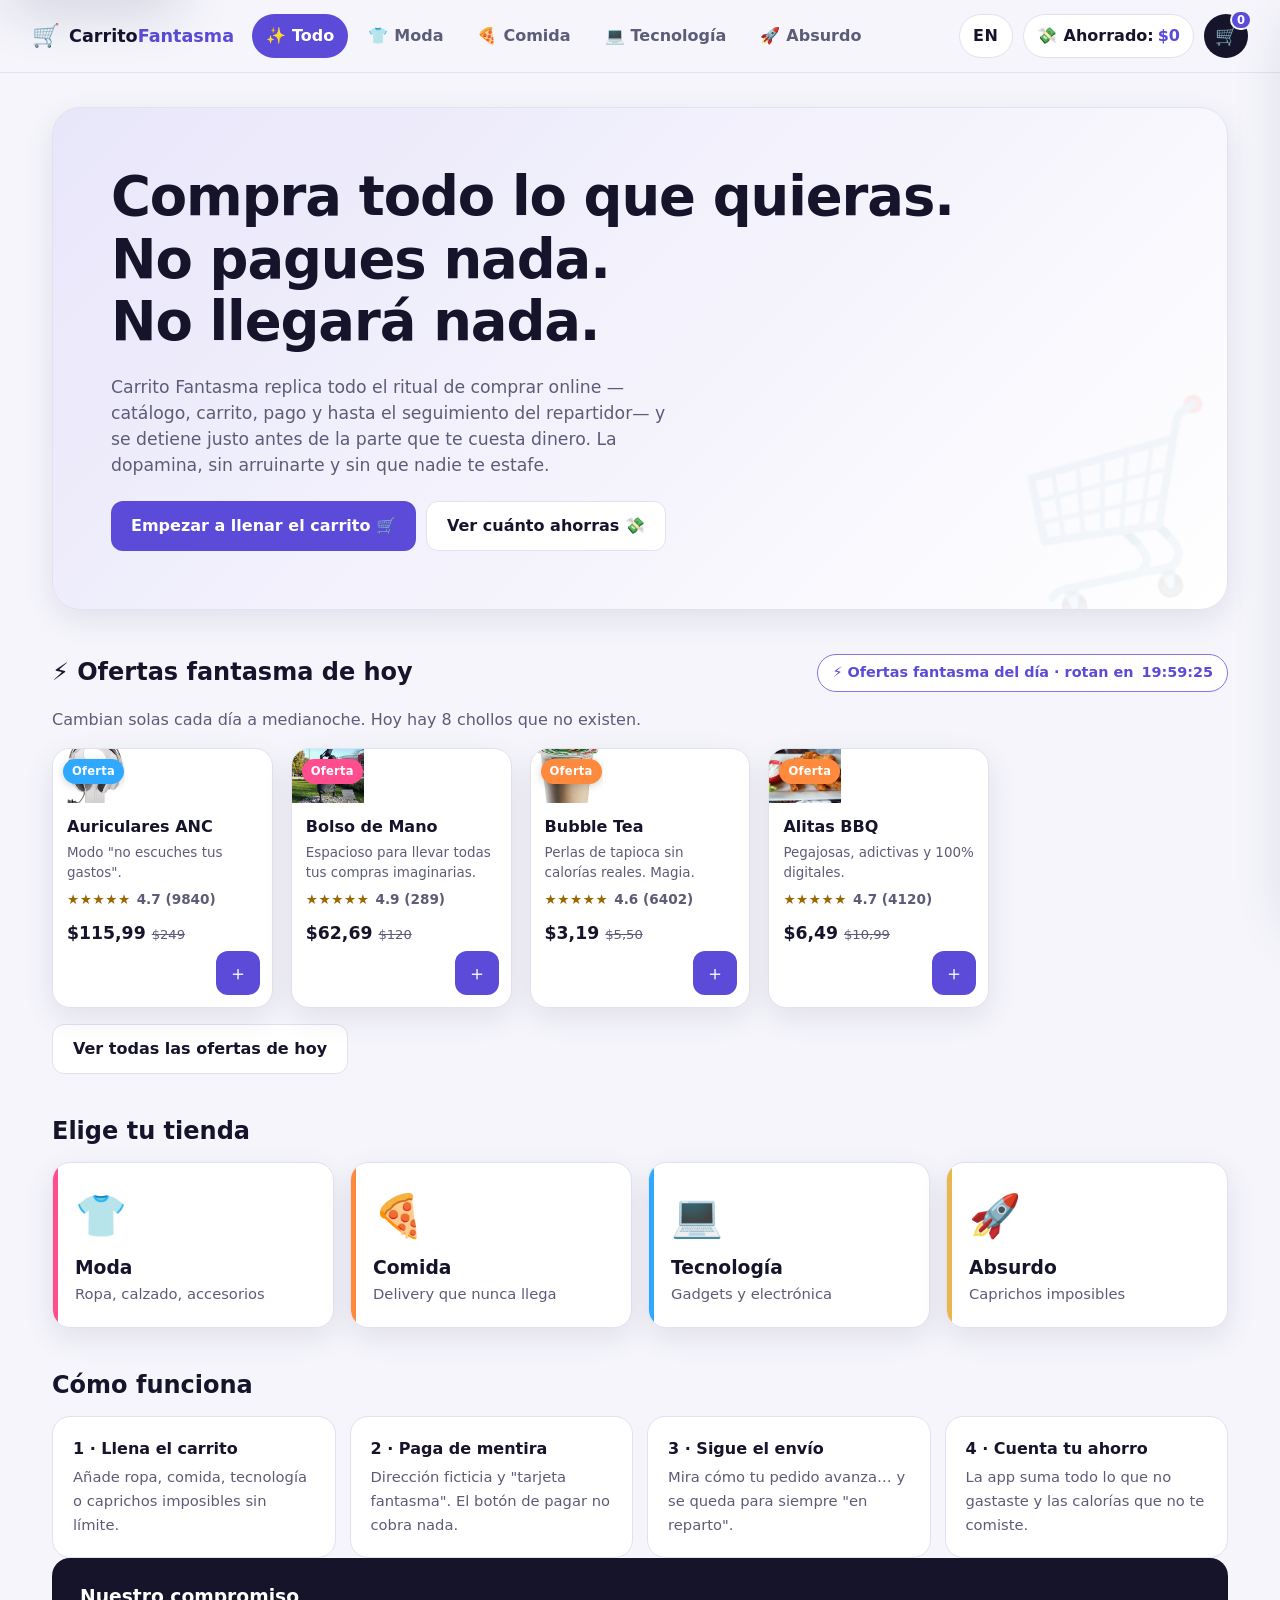
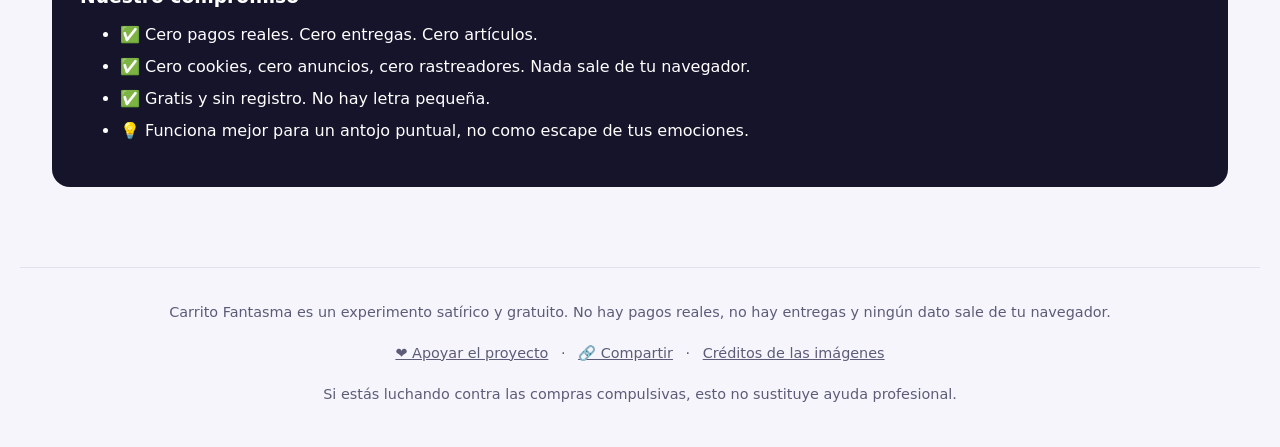
==== commit 113c0069: "feat: publicar versión EN en /en/ y sincronizar el HTML base" ====
--- a/index.html
+++ b/index.html
@@ -1,8 +1,9 @@
 <!doctype html>
-<html lang="es">
+<html lang="es" data-lang="es" data-root="">
 <head>
   <meta charset="utf-8">
   <meta name="viewport" content="width=device-width, initial-scale=1">
+  <meta name="color-scheme" content="light dark">
   <title>Carrito Fantasma — tienda online falsa: compra sin gastar</title>
   <meta name="description" content="Tienda online falsa: la dopamina de comprar sin gastar nada. Llena el carrito, paga con tarjeta fantasma y sigue un envío que nunca llega. Gratis y sin datos.">
   <meta name="theme-color" media="(prefers-color-scheme: light)" content="#6d5efc">
@@ -10,7 +11,7 @@
   <link rel="icon" href="data:image/svg+xml,<svg xmlns='http://www.w3.org/2000/svg' viewBox='0 0 100 100'><text y='.9em' font-size='90'>🛒</text></svg>">
   <link rel="canonical" href="https://carritofantasma.app/">
   <link rel="alternate" hreflang="es" href="https://carritofantasma.app/">
-  <link rel="alternate" hreflang="en" href="https://carritofantasma.app/?lang=en">
+  <link rel="alternate" hreflang="en" href="https://carritofantasma.app/en/">
   <link rel="alternate" hreflang="x-default" href="https://carritofantasma.app/">
   <meta property="og:type" content="website">
   <meta property="og:site_name" content="Carrito Fantasma">
@@ -62,6 +63,7 @@
 </head>
 <body data-mode="all">
 
+  <a class="skip-link" href="#app" data-i18n="skip_content">Ir al contenido</a>
   <header class="topbar">
     <a class="brand" href="#" data-action="nav" data-view="home" data-i18n-aria="nav_home" aria-label="Inicio">
       <span class="brand-mark">🛒</span>
@@ -72,8 +74,8 @@
 
     <div class="top-actions">
       <button class="pill lang" id="langToggle" data-action="lang" data-i18n-title="lang_toggle" aria-label="Switch to English" title="Switch to English">EN</button>
-      <button class="pill" data-action="nav" data-view="savings" data-i18n-title="saved_title" title="Lo que te has ahorrado">
-        💸 <span><span data-i18n="saved_label">Ahorrado:</span> <b id="savingsTop">$0</b></span>
+      <button class="pill savings-btn" data-action="nav" data-view="savings" data-i18n-aria="saved_title" data-i18n-title="saved_title" aria-label="Lo que te has ahorrado" title="Lo que te has ahorrado">
+        <span class="savings-icon" aria-hidden="true">💸</span><span class="savings-copy"><span data-i18n="saved_label">Ahorrado:</span> <b id="savingsTop">$0</b></span>
       </button>
       <button class="cart-btn" id="cartBtn" data-action="open-cart" data-i18n-aria="cart_open" aria-label="Abrir carrito" aria-controls="cartDrawer" aria-expanded="false">
         🛒<span class="cart-count" id="cartCount">0</span>
@@ -81,12 +83,12 @@
     </div>
   </header>
 
-  <main id="app" class="app">
+  <main id="app" class="app" tabindex="-1">
     <noscript>
       <section class="page">
         <h1>🛒 Carrito Fantasma</h1>
         <p>Tienda online falsa para darte la dopamina de comprar sin gastar nada. Llena el carrito, paga con tarjeta fantasma y sigue un envío que nunca llega. Gratis, sin anuncios, sin cookies y sin recoger ningún dato.</p>
-        <p>Necesitas JavaScript para jugar. This fake store is also available in <a href="?lang=en">English</a>.</p>
+        <p>Necesitas JavaScript para jugar. This fake store is also available in <a href="en/">English</a>.</p>
       </section>
     </noscript>
   </main>
@@ -99,7 +101,7 @@
 
   <!-- Cart drawer -->
   <div class="scrim" id="scrim" data-action="close-cart" aria-hidden="true"></div>
-  <aside id="cartDrawer" class="drawer" role="dialog" aria-modal="true" aria-labelledby="cartTitle" aria-hidden="true" inert>
+  <div id="cartDrawer" class="drawer" role="dialog" aria-modal="true" aria-labelledby="cartTitle" aria-hidden="true" inert>
     <div class="drawer-head">
       <h2 id="cartTitle" data-i18n="cart_title">Tu carrito</h2>
       <button class="icon" data-action="close-cart" data-i18n-aria="cart_close" aria-label="Cerrar carrito">✕</button>
@@ -115,10 +117,10 @@
       <button class="primary big" id="payBtn" data-action="checkout" data-i18n="checkout_btn">Tramitar pedido 💳</button>
       <button class="link" data-action="clear-cart" data-i18n="clear_cart">Vaciar carrito</button>
     </div>
-  </aside>
+  </div>
 
   <!-- Product modal -->
-  <div class="modal" id="modal" role="dialog" aria-modal="true" aria-label="Producto" hidden></div>
+  <div class="modal" id="modal" role="dialog" aria-modal="true" aria-labelledby="productModalTitle" hidden></div>
 
   <!-- Processing overlay -->
   <div class="processing" id="processing" role="status" aria-live="assertive" aria-atomic="true" hidden>
@@ -128,7 +130,7 @@
     </div>
   </div>
 
-  <div class="toast" id="toast" role="status" aria-live="polite"></div>
+  <div class="toast" id="toast"><span id="toastText" role="status" aria-live="polite" aria-atomic="true"></span></div>
   <canvas id="confetti" class="confetti" aria-hidden="true"></canvas>
 
   <noscript data-i18n="noscript">Necesitas activar JavaScript para vivir la experiencia (falsa).</noscript>
--- a/styles.css
+++ b/styles.css
@@ -1,21 +1,31 @@
 /* ============ Carrito Fantasma — estilos ============ */
 :root{
+  color-scheme:light dark;
   --bg:#f5f5fb;
   --card:#ffffff;
+  --surface-soft:#f0effa;
   --ink:#15142b;
-  --muted:#6b6a85;
-  --line:#e7e6f3;
-  --accent:#6d5efc;
+  --muted:#5d5c78;
+  --line:#e2e1ef;
+  --accent:#5b4bd8;
   --accent-ink:#ffffff;
+  --accent-text:#5b4bd8;
+  --star:#9a6700;  --inverse-bg:#15142b;
+  --inverse-ink:#ffffff;
+  --topbar:rgba(245,245,251,.88);
+  --scrim:rgba(20,18,45,.55);
+  --danger:#b42318;
   --radius:18px;
   --shadow:0 10px 30px rgba(30,25,80,.09);
   --shadow-lg:0 24px 60px rgba(30,25,80,.20);
-}
-body[data-mode="all"]{ --accent:#6d5efc; }
-body[data-mode="moda"]{ --accent:#ff4d8d; }
-body[data-mode="comida"]{ --accent:#ff8a3d; }
-body[data-mode="tech"]{ --accent:#2fa8ff; }
-body[data-mode="absurdo"]{ --accent:#e8b64c; }
+  --focus: var(--accent-text);
+}
+body[data-mode="all"]{ --accent:#5b4bd8; }
+body[data-mode="moda"]{ --accent:#cf2e6d; }
+body[data-mode="comida"]{ --accent:#b9500b; }
+body[data-mode="tech"]{ --accent:#0875bb; }
+body[data-mode="absurdo"]{ --accent:#8a6400; }
+body{ --accent-text: var(--accent); --focus: var(--accent-text); }
 
 *{ box-sizing:border-box; }
 [hidden]{ display:none !important; }
@@ -25,81 +35,113 @@
   margin:0; background:var(--bg); color:var(--ink);
   font:16px/1.5 -apple-system,BlinkMacSystemFont,"Segoe UI",Roboto,Inter,system-ui,sans-serif;
   -webkit-font-smoothing:antialiased;
-  transition:background .4s ease;
-}
+  transition:background .4s ease, color .3s ease;
+}
+body.overlay-open{ overflow:hidden; }
 button{ font:inherit; cursor:pointer; }
 a{ color:inherit; text-decoration:none; }
 .muted{ color:var(--muted); }
 .tiny{ font-size:.8rem; }
 h1,h2,h3{ line-height:1.15; margin:0 0 .4em; }
 
+/* ---------- salto de contenido ---------- */
+.skip-link{
+  position:fixed; top:10px; left:10px; z-index:200;
+  transform:translateY(-160%); background:var(--accent); color:var(--accent-ink);
+  padding:12px 18px; border-radius:12px; font-weight:700; box-shadow:var(--shadow-lg);
+  transition:transform .2s ease;
+}
+.skip-link:focus{ transform:none; }
+
 /* ---------- barra superior ---------- */
 .topbar{
   position:sticky; top:0; z-index:40;
   display:flex; align-items:center; gap:16px;
   padding:12px clamp(14px,3vw,32px);
-  background:rgba(245,245,251,.82);
+  background:var(--topbar);
   backdrop-filter:saturate(160%) blur(14px);
   border-bottom:1px solid var(--line);
 }
-.brand{ display:flex; align-items:center; gap:9px; font-weight:800; font-size:1.1rem; white-space:nowrap; }
+.brand{ display:flex; align-items:center; gap:9px; font-weight:800; font-size:1.1rem; white-space:nowrap; border-radius:10px; }
 .brand-mark{ font-size:1.4rem; }
-.brand-name em{ font-style:normal; color:var(--accent); transition:color .4s; }
-.modes{ display:flex; gap:6px; overflow-x:auto; flex:1; scrollbar-width:none; }
+.brand-name em{ font-style:normal; color:var(--accent-text); transition:color .4s; }
+.modes{ display:flex; gap:6px; overflow-x:auto; flex:1; scrollbar-width:none; padding:2px; }
 .modes::-webkit-scrollbar{ display:none; }
 .mode-btn{
   border:1px solid transparent; background:transparent; color:var(--muted);
-  padding:8px 13px; border-radius:999px; font-weight:600; white-space:nowrap;
-  display:flex; align-items:center; gap:6px; transition:.2s;
-}
-.mode-btn:hover{ background:#fff; color:var(--ink); }
+  min-height:44px; padding:8px 13px; border-radius:999px; font-weight:600; white-space:nowrap;
+  display:flex; align-items:center; gap:6px; transition:background .2s, color .2s;
+}
+.mode-btn:hover{ background:var(--card); color:var(--ink); }
 .mode-btn.active{ background:var(--accent); color:var(--accent-ink); }
 .top-actions{ display:flex; align-items:center; gap:10px; }
 .pill{
-  border:1px solid var(--line); background:#fff; color:var(--ink);
-  padding:8px 13px; border-radius:999px; font-weight:600; white-space:nowrap;
-}
-.pill b{ color:var(--accent); }
-.pill.lang{ font-weight:800; letter-spacing:.04em; min-width:46px; text-align:center; }
+  border:1px solid var(--line); background:var(--card); color:var(--ink);
+  min-height:44px; padding:8px 13px; border-radius:999px; font-weight:600; white-space:nowrap;
+  display:inline-flex; align-items:center; gap:7px;
+}
+.pill b{ color:var(--accent-text); }
+.pill.lang{ font-weight:800; letter-spacing:.04em; min-width:46px; justify-content:center; }
+.savings-icon{ line-height:1; }
+.savings-copy{ display:inline-flex; align-items:center; gap:4px; }
 .cart-btn{
-  position:relative; border:none; background:var(--ink); color:#fff;
+  position:relative; border:none; background:var(--inverse-bg); color:var(--inverse-ink);
   width:44px; height:44px; border-radius:999px; font-size:1.15rem;
 }
 .cart-btn.bump{ animation:bump .4s ease; }
 @keyframes bump{ 0%{transform:scale(1)} 40%{transform:scale(1.22)} 100%{transform:scale(1)} }
 .cart-count{
   position:absolute; top:-4px; right:-4px; min-width:20px; height:20px;
-  background:var(--accent); color:#fff; font-size:.72rem; font-weight:800;
+  background:var(--accent); color:var(--accent-ink); font-size:.72rem; font-weight:800;
   border-radius:999px; display:grid; place-items:center; padding:0 5px;
   border:2px solid var(--bg);
 }
 
 /* ---------- layout ---------- */
-.app{ padding:clamp(18px,3vw,34px) clamp(14px,3vw,32px) 80px; max-width:1240px; margin:0 auto; }
+.app{ padding:clamp(18px,3vw,34px) clamp(14px,3vw,32px) 80px; max-width:1240px; margin:0 auto; outline:none; }
 .page{ animation:fade .35s ease; }
 @keyframes fade{ from{opacity:0; transform:translateY(8px)} to{opacity:1; transform:none} }
 
 /* ---------- botones ---------- */
 .primary{
   border:none; background:var(--accent); color:var(--accent-ink);
-  padding:12px 20px; border-radius:12px; font-weight:700;
+  min-height:44px; padding:12px 20px; border-radius:12px; font-weight:700;
   transition:transform .15s, filter .2s;
 }
-.primary:hover{ filter:brightness(1.07); }
+.primary:hover{ filter:brightness(1.08); }
 .primary:active{ transform:scale(.97); }
 .primary.big{ width:100%; padding:15px; font-size:1.02rem; }
 .primary:disabled{ opacity:.45; cursor:not-allowed; }
-.ghost{ border:1px solid var(--line); background:#fff; padding:12px 20px; border-radius:12px; font-weight:700; }
-.link{ border:none; background:none; color:var(--muted); text-decoration:underline; padding:8px; }
-.link-back{ border:none; background:none; color:var(--muted); font-weight:600; padding:0 0 12px; }
-.icon{ border:none; background:#f0effa; width:34px; height:34px; border-radius:999px; }
-.row{ display:flex; gap:10px; margin-top:14px; }
+.ghost{
+  border:1px solid var(--line); background:var(--card); color:var(--ink);
+  min-height:44px; padding:12px 20px; border-radius:12px; font-weight:700;
+}
+.ghost:hover{ border-color:var(--accent); }
+.danger{ color:var(--danger); border-color:color-mix(in srgb, var(--danger) 40%, var(--line)); }
+.danger:hover{ border-color:var(--danger); }
+.link{
+  border:none; background:none; color:var(--muted); text-decoration:underline;
+  min-height:44px; padding:8px;
+}
+.link:hover{ color:var(--ink); }
+.link-back{
+  border:none; background:none; color:var(--muted); font-weight:600;
+  min-height:44px; padding:0 0 12px;
+}
+.icon{
+  border:none; background:var(--surface-soft); color:var(--ink);
+  width:44px; height:44px; border-radius:999px; display:grid; place-items:center;
+}
+.row{ display:flex; gap:10px; margin-top:14px; flex-wrap:wrap; }
 .share-row{ justify-content:center; margin-top:10px; }
 .share-row .primary{ max-width:360px; }
+.empty-grid{ grid-column:1/-1; text-align:center; padding:60px 20px; color:var(--muted); }
+.empty-grid .big{ font-size:3rem; display:block; margin-bottom:10px; }
+.empty-grid p{ margin:0 auto 18px; max-width:44ch; }
 
 /* ---------- hero ---------- */
 .hero{
-  background:linear-gradient(135deg, color-mix(in srgb, var(--accent) 14%, #fff), #fff);
+  background:linear-gradient(135deg, color-mix(in srgb, var(--accent) 14%, var(--card)), var(--card));
   border:1px solid var(--line); border-radius:28px; padding:clamp(28px,5vw,58px);
   box-shadow:var(--shadow); position:relative; overflow:hidden;
 }
@@ -111,9 +153,11 @@
 .hero .row{ margin-top:22px; }
 .saved-pill{
   display:inline-flex; gap:8px; align-items:center; margin-top:18px;
-  background:#fff; border:1px solid var(--line); border-radius:999px; padding:8px 16px; font-weight:700;
-}
-.saved-pill b{ color:var(--accent); }
+  background:linear-gradient(180deg, color-mix(in srgb, var(--card) 78%, #ffffff 10%) 0%, color-mix(in srgb, var(--card) 88%, #000 12%) 100%);
+  border:1px solid var(--line); border-radius:999px; padding:8px 16px; font-weight:700; color:var(--ink);
+  box-shadow:var(--shadow);
+}
+.saved-pill b{ color:var(--accent-text); }
 
 /* ---------- tarjetas de modo ---------- */
 .section-title{ margin:44px 0 16px; font-size:1.5rem; }
@@ -121,7 +165,7 @@
 .daily-head h2{ margin:0; font-size:1.5rem; }
 .mode-grid{ display:grid; gap:16px; grid-template-columns:repeat(auto-fit,minmax(200px,1fr)); }
 .mode-card{
-  text-align:left; border:1px solid var(--line); background:var(--card);
+  text-align:left; border:1px solid var(--line); background:var(--card); color:var(--ink);
   border-radius:var(--radius); padding:22px; box-shadow:var(--shadow);
   transition:transform .2s, box-shadow .2s; position:relative; overflow:hidden;
 }
@@ -142,101 +186,128 @@
 .catalog-head h1{ margin:0; font-size:clamp(1.6rem,3.4vw,2.3rem); }
 .toolbar{ display:flex; gap:10px; flex-wrap:wrap; margin:16px 0 22px; }
 .toolbar input, .toolbar select{
-  border:1px solid var(--line); background:#fff; border-radius:12px; padding:11px 14px; font:inherit; color:var(--ink);
+  border:1px solid var(--line); background:var(--card); border-radius:12px;
+  min-height:44px; padding:11px 14px; font:inherit; color:var(--ink);
 }
 .toolbar input{ flex:1; min-width:180px; }
+.toolbar input:focus, .toolbar select:focus{ border-color:var(--accent); }
+.filter-check{
+  display:inline-flex; align-items:center; gap:8px; min-height:44px;
+  padding:8px 14px; border:1px solid var(--line); border-radius:12px;
+  background:var(--card); font-weight:600; cursor:pointer;
+}
+.filter-check input{ width:18px; height:18px; accent-color:var(--accent); margin:0; }
 .flash{
-  display:inline-flex; gap:8px; align-items:center; background:#fff2f8; color:#c0246b;
-  border:1px solid #ffd6e8; border-radius:999px; padding:7px 14px; font-weight:700; font-size:.9rem;
+  display:inline-flex; gap:8px; align-items:center;
+  background:var(--card);
+  color:var(--accent-text);
+  border:1px solid color-mix(in srgb, var(--accent) 70%, var(--line));
+  border-radius:999px; padding:7px 14px; font-weight:700; font-size:.9rem;
 }
 .flash b{ font-variant-numeric:tabular-nums; }
-body[data-mode="comida"] .flash{ background:#fff3e8; color:#b85a10; border-color:#ffdcbd; }
-body[data-mode="tech"] .flash{ background:#eaf5ff; color:#1a6fb5; border-color:#cfe8ff; }
-body[data-mode="absurdo"] .flash{ background:#fdf6e3; color:#9a7410; border-color:#f2e2b0; }
 
 .grid{ display:grid; gap:18px; grid-template-columns:repeat(auto-fill,minmax(215px,1fr)); }
 .card{
   background:var(--card); border:1px solid var(--line); border-radius:var(--radius);
-  overflow:hidden; box-shadow:var(--shadow); transition:transform .2s, box-shadow .2s; cursor:pointer;
-  display:flex; flex-direction:column;
-}
-.card:hover{ transform:translateY(-5px); box-shadow:var(--shadow-lg); }
+  overflow:hidden; box-shadow:var(--shadow); transition:transform .2s, box-shadow .2s;
+  display:flex; flex-direction:column; position:relative;
+}
+.card:hover, .card:focus-within{ transform:translateY(-5px); box-shadow:var(--shadow-lg); }
+.card-open{
+  border:none; background:none; color:inherit; text-align:left; padding:0;
+  width:100%; display:flex; flex-direction:column; flex:1; font:inherit;
+}
 .card-img{
-  position:relative; aspect-ratio:4/3; display:grid; place-items:center;
-  background:linear-gradient(135deg, color-mix(in srgb, var(--c) 22%, #fff), color-mix(in srgb, var(--c) 8%, #fff));
+  position:relative; aspect-ratio:4/3; display:grid; place-items:center; overflow:hidden;
+  background:linear-gradient(135deg, color-mix(in srgb, var(--c) 22%, var(--card)), color-mix(in srgb, var(--c) 8%, var(--card)));
 }
 .card-img .emoji{ font-size:3.6rem; filter:drop-shadow(0 6px 10px rgba(0,0,0,.12)); }
 .card-img .photo{ position:absolute; inset:0; width:100%; height:100%; object-fit:cover; }
 .badge{
-  position:absolute; top:10px; left:10px; background:var(--c); color:#fff;
+  position:absolute; top:10px; left:10px; background:var(--c); color:var(--accent-ink);
   font-size:.72rem; font-weight:800; padding:4px 9px; border-radius:999px; letter-spacing:.02em;
-}
-.card-body{ padding:14px; display:flex; flex-direction:column; gap:6px; flex:1; }
-.card-body h3{ font-size:1rem; margin:0; }
+  box-shadow:0 2px 8px rgba(0,0,0,.18);
+}
+.card-body{ padding:14px 14px 60px; display:flex; flex-direction:column; gap:6px; flex:1; }
+.card-title{ font-size:1rem; font-weight:700; line-height:1.25; }
 .card-body .desc{ margin:0; color:var(--muted); font-size:.84rem; flex:1; }
-.rate{ font-size:.85rem; color:#f0a500; font-weight:700; }
-.rate span{ color:var(--muted); font-weight:500; }
+.rate{ font-size:.85rem; color:var(--muted); font-weight:600; display:flex; gap:6px; flex-wrap:wrap; align-items:center; }
+.rate .stars{ color:var(--star); letter-spacing:.04em; }
+.rate-num{ color:var(--muted); }
 .price-row{ display:flex; align-items:center; justify-content:space-between; gap:8px; margin-top:6px; }
 .price{ font-weight:800; font-size:1.08rem; }
 .price s{ color:var(--muted); font-weight:500; font-size:.82rem; margin-left:6px; }
 .add{
-  border:none; background:var(--accent); color:#fff; width:38px; height:38px; border-radius:11px;
-  font-size:1.2rem; line-height:1; transition:transform .15s;
+  position:absolute; right:12px; bottom:12px;
+  border:none; background:var(--accent); color:var(--accent-ink);
+  width:44px; height:44px; border-radius:12px;
+  font-size:1.25rem; line-height:1; transition:transform .15s;
 }
 .add:hover{ transform:scale(1.08); }
 .add:active{ transform:scale(.9); }
 .results{ color:var(--muted); font-size:.9rem; }
-.empty-grid{ grid-column:1/-1; text-align:center; padding:60px 20px; color:var(--muted); }
-.empty-grid .big{ font-size:3rem; display:block; margin-bottom:10px; }
 
 /* ---------- modal producto ---------- */
 .modal{ position:fixed; inset:0; z-index:60; display:grid; place-items:center; padding:20px;
-  background:rgba(20,18,45,.5); backdrop-filter:blur(4px); animation:fade .2s; }
+  background:var(--scrim); backdrop-filter:blur(4px); animation:fade .2s; }
 .modal-card{
-  background:#fff; border-radius:24px; max-width:760px; width:100%;
+  position:relative; background:var(--card); color:var(--ink);
+  border-radius:24px; max-width:760px; width:100%;
   box-shadow:var(--shadow-lg); display:grid; grid-template-columns:1fr 1fr; overflow:hidden;
-  animation:pop .25s ease; max-height:92vh; overflow-y:auto;
+  animation:pop .25s ease; max-height:92vh; max-height:92dvh; overflow-y:auto;
 }
 @keyframes pop{ from{transform:scale(.94); opacity:0} to{transform:none; opacity:1} }
-.modal-img{ background:linear-gradient(135deg, color-mix(in srgb, var(--c) 26%, #fff), color-mix(in srgb, var(--c) 8%, #fff));
+.modal-img{ background:linear-gradient(135deg, color-mix(in srgb, var(--c) 26%, var(--card)), color-mix(in srgb, var(--c) 8%, var(--card)));
   position:relative; display:grid; place-items:center; min-height:260px; font-size:7rem; overflow:hidden; }
 .modal-img .photo{ position:absolute; inset:0; width:100%; height:100%; object-fit:cover; }
 .modal-info{ padding:28px; display:flex; flex-direction:column; gap:10px; }
 .modal-info .price{ font-size:1.6rem; }
 .modal-info .desc{ color:var(--muted); }
-.modal-close{ position:absolute; }
+.modal-close{ position:absolute; top:14px; right:14px; z-index:3; box-shadow:var(--shadow); }
+.modal-badge{ position:static; align-self:flex-start; }
 
 /* ---------- carrito drawer ---------- */
-.scrim{ position:fixed; inset:0; background:rgba(20,18,45,.45); opacity:0; visibility:hidden; transition:.3s; z-index:70; }
+.scrim{ position:fixed; inset:0; background:var(--scrim); opacity:0; visibility:hidden; transition:opacity .3s, visibility .3s; z-index:70; }
 body.cart-open .scrim{ opacity:1; visibility:visible; }
 .drawer{
-  position:fixed; top:0; right:0; height:100%; width:min(420px,100%); background:#fff; z-index:80;
+  position:fixed; top:0; right:0; height:100vh; height:100dvh; width:min(420px,100%);
+  background:var(--card); color:var(--ink); z-index:80;
   transform:translateX(105%); transition:transform .35s cubic-bezier(.4,0,.2,1);
   display:flex; flex-direction:column; box-shadow:var(--shadow-lg);
 }
 body.cart-open .drawer{ transform:none; }
-.drawer-head{ display:flex; align-items:center; justify-content:space-between; padding:20px; border-bottom:1px solid var(--line); }
+.drawer-head{ display:flex; align-items:center; justify-content:space-between; gap:12px; padding:20px; border-bottom:1px solid var(--line); }
 .drawer-head h2{ margin:0; font-size:1.2rem; }
 .ship{ padding:14px 20px; border-bottom:1px solid var(--line); }
 .ship-text{ font-size:.86rem; font-weight:600; margin-bottom:7px; }
-.ship-bar{ height:7px; background:#eef0f6; border-radius:999px; overflow:hidden; }
+.ship-bar{ height:7px; background:var(--surface-soft); border-radius:999px; overflow:hidden; }
 .ship-bar span{ display:block; height:100%; width:0; background:var(--accent); transition:width .35s; }
 .drawer-body{ flex:1; overflow-y:auto; padding:8px 20px; }
 .line{ display:flex; gap:12px; align-items:center; padding:14px 0; border-bottom:1px solid var(--line); }
 .line-img{ width:54px; height:54px; border-radius:12px; display:grid; place-items:center; font-size:1.7rem; position:relative; overflow:hidden;
-  background:linear-gradient(135deg, color-mix(in srgb, var(--c) 24%, #fff), color-mix(in srgb, var(--c) 8%, #fff)); }
+  background:linear-gradient(135deg, color-mix(in srgb, var(--c) 24%, var(--card)), color-mix(in srgb, var(--c) 8%, var(--card))); }
 .line-img .photo{ position:absolute; inset:0; width:100%; height:100%; object-fit:cover; }
-.line-info{ flex:1; display:flex; flex-direction:column; }
+.line-info{ flex:1; display:flex; flex-direction:column; min-width:0; }
 .line-info strong{ font-size:.92rem; }
-.qty{ display:flex; align-items:center; gap:8px; }
-.qty button{ width:26px; height:26px; border-radius:8px; border:1px solid var(--line); background:#fff; font-size:1rem; line-height:1; }
-.qty span{ min-width:16px; text-align:center; font-weight:700; }
-.rm{ border:none; background:none; color:var(--muted); font-size:1rem; }
-.empty{ text-align:center; color:var(--muted); padding:60px 20px; }
+.qty{ display:flex; align-items:center; gap:6px; }
+.qty button{
+  width:44px; height:44px; border-radius:10px; border:1px solid var(--line);
+  background:var(--card); color:var(--ink); font-size:1rem; line-height:1;
+}
+.qty button:hover{ border-color:var(--accent); }
+.qty-value{ min-width:18px; text-align:center; font-weight:700; }
+.rm{
+  border:none; background:none; color:var(--muted); font-size:1rem;
+  width:44px; height:44px; border-radius:10px;
+}
+.rm:hover{ color:var(--danger); background:var(--surface-soft); }
+.empty{ text-align:center; color:var(--muted); padding:50px 10px; }
+.empty p{ margin:0 0 18px; }
 .drawer-foot{ padding:20px; border-top:1px solid var(--line); }
 .total-row{ display:flex; justify-content:space-between; align-items:baseline; font-size:1.05rem; margin-bottom:6px; }
 .total-row b{ font-size:1.3rem; }
 .drawer-foot .primary{ margin-top:12px; }
+.drawer-foot .link{ display:block; margin:6px auto 0; }
 
 /* ---------- checkout ---------- */
 .checkout{ max-width:640px; margin:0 auto; }
@@ -244,12 +315,25 @@
 .steps-ind{ display:flex; gap:8px; margin:14px 0 22px; }
 .steps-ind .dot{ height:6px; flex:1; border-radius:999px; background:var(--line); transition:.3s; }
 .steps-ind .dot.on{ background:var(--accent); }
-.panel{ background:#fff; border:1px solid var(--line); border-radius:var(--radius); padding:clamp(20px,3vw,30px); box-shadow:var(--shadow); }
+.panel{ background:var(--card); border:1px solid var(--line); border-radius:var(--radius); padding:clamp(20px,3vw,30px); box-shadow:var(--shadow); }
 .field{ margin-bottom:14px; display:flex; flex-direction:column; gap:6px; }
 .field label{ font-weight:600; font-size:.9rem; }
-.field input{ border:1px solid var(--line); border-radius:12px; padding:12px 14px; font:inherit; }
-.radio{ display:flex; gap:10px; align-items:center; padding:13px; border:1px solid var(--line); border-radius:12px; margin-bottom:10px; cursor:pointer; font-weight:600; }
-.radio:has(input:checked){ border-color:var(--accent); background:color-mix(in srgb, var(--accent) 7%, #fff); }
+.field input{
+  border:1px solid var(--line); border-radius:12px; padding:12px 14px;
+  min-height:44px; font:inherit; background:var(--card); color:var(--ink);
+}
+.field input:focus{ border-color:var(--accent); }
+.form-note{ margin:0 0 14px; }
+.fill-fake{ padding:4px 0 12px; color:var(--accent-text); font-weight:700; }
+.radio{
+  display:flex; gap:10px; align-items:center; padding:13px; border:1px solid var(--line);
+  border-radius:12px; margin-bottom:10px; cursor:pointer; font-weight:600;
+}
+.radio input{ width:18px; height:18px; accent-color:var(--accent); }
+.radio:has(input:checked){
+  border-color:var(--accent);
+  background:color-mix(in srgb, var(--accent) 8%, var(--card));
+}
 .review{ list-style:none; padding:0; margin:0 0 14px; }
 .review li{ display:flex; justify-content:space-between; gap:10px; padding:9px 0; border-bottom:1px dashed var(--line); font-size:.94rem; }
 .review b{ white-space:nowrap; }
@@ -257,51 +341,176 @@
 /* ---------- confirmación ---------- */
 .confirm{ max-width:560px; margin:0 auto; text-align:center; }
 .tick{ font-size:4.6rem; animation:pop .5s ease; }
-.order-box{ background:#fff; border:1px solid var(--line); border-radius:var(--radius); padding:24px; text-align:left; box-shadow:var(--shadow); margin:20px 0; }
-.order-id{ font-family:ui-monospace,monospace; background:#f0effa; padding:3px 8px; border-radius:8px; font-size:.85rem; }
+.order-box{ background:var(--card); border:1px solid var(--line); border-radius:var(--radius); padding:24px; text-align:left; box-shadow:var(--shadow); margin:20px 0; }
+.order-id{ font-family:ui-monospace,monospace; background:var(--surface-soft); padding:3px 8px; border-radius:8px; font-size:.85rem; }
 
 /* ---------- tracking ---------- */
 .tracking{ max-width:560px; margin:0 auto; }
 .track-list{ list-style:none; padding:0; margin:24px 0; }
-.step{ display:flex; gap:14px; align-items:flex-start; padding-bottom:26px; position:relative; opacity:.5; transition:.3s; }
+.step{ display:flex; gap:14px; align-items:flex-start; padding-bottom:26px; position:relative; opacity:.6; transition:.3s; }
 .step::before{ content:""; position:absolute; left:15px; top:32px; bottom:0; width:2px; background:var(--line); }
 .step:last-child::before{ display:none; }
-.step .dot2{ width:32px; height:32px; border-radius:999px; background:#fff; border:2px solid var(--line); display:grid; place-items:center; flex:none; z-index:1; }
+.step .dot2{
+  width:32px; height:32px; border-radius:999px; background:var(--card);
+  border:2px solid var(--line); display:grid; place-items:center; flex:none; z-index:1;
+}
 .step.active{ opacity:1; }
-.step.active .dot2{ border-color:var(--accent); background:var(--accent); color:#fff; animation:pulse 1.4s infinite; }
+.step.active .dot2{ border-color:var(--accent); background:var(--accent); color:var(--accent-ink); animation:pulse 1.4s infinite; }
 .step.done{ opacity:1; }
-.step.done .dot2{ border-color:var(--accent); background:var(--accent); color:#fff; }
+.step.done .dot2{ border-color:var(--accent); background:var(--accent); color:var(--accent-ink); }
 @keyframes pulse{ 0%{box-shadow:0 0 0 0 color-mix(in srgb,var(--accent) 55%,transparent)} 70%{box-shadow:0 0 0 12px transparent} 100%{box-shadow:0 0 0 0 transparent} }
 .step b{ display:block; }
 .step small{ color:var(--muted); }
-.track-note{ background:#f3f1ff; border:1px dashed var(--accent); border-radius:14px; padding:16px; text-align:center; font-weight:600; }
+
+/* Mini mapa fantasma */
+.ghost-map {
+  position: relative;
+  width: 100%;
+  max-width: 640px;
+  height: 220px;
+  margin: 18px auto 10px;
+  border-radius: 18px;
+  overflow: hidden;
+  background:
+    radial-gradient(circle at 30% 40%, rgba(109,94,252,.10), transparent 60%),
+    radial-gradient(circle at 70% 70%, rgba(255,77,141,.08), transparent 60%),
+    linear-gradient(180deg, #f7f6ff 0%, #f1efff 100%);
+  border: 1px solid rgba(109,94,252,.28);
+  box-shadow: 0 20px 40px -30px rgba(109,94,252,.6);
+}
+
+.ghost-map::before,
+.ghost-map::after {
+  content: '';
+  position: absolute;
+  inset: 0;
+  background-image:
+    radial-gradient(rgba(109,94,252,.12) 1px, transparent 1px);
+  background-size: 18px 18px;
+  opacity: .6;
+}
+
+.ghost-map::after {
+  background-image:
+    linear-gradient(90deg, rgba(109,94,252,.14) 1px, transparent 1px),
+    linear-gradient(180deg, rgba(109,94,252,.14) 1px, transparent 1px);
+  background-size: 60px 60px;
+  opacity: .4;
+}
+
+.ghost-map-route {
+  position: absolute;
+  inset: 0;
+  width: 100%;
+  height: 100%;
+}
+
+.ghost-map-route path {
+  stroke: rgba(109,94,252,.5);
+  stroke-width: 4;
+  stroke-linecap: round;
+  stroke-dasharray: 8 10;
+  fill: none;
+}
+
+.ghost-map-pin {
+  position: absolute;
+  width: 14px;
+  height: 14px;
+  border-radius: 50%;
+  background: radial-gradient(circle, #fff 0%, #6d5efc 100%);
+  box-shadow: 0 0 0 8px rgba(109,94,252,.14);
+}
+
+.ghost-map-pin.start { left: 18%; top: 70%; }
+.ghost-map-pin.end { right: 16%; top: 26%; }
+
+.ghost-map-rider {
+  position: absolute;
+  left: 18%;
+  top: 70%;
+  transform: translate(-50%, -50%);
+  font-size: 28px;
+  filter: drop-shadow(0 12px 30px rgba(109,94,252,.45));
+  animation: ghost-rider 9s ease-in-out infinite;
+}
+
+@keyframes ghost-rider {
+  0% { left: 18%; top: 70%; transform: translate(-50%, -50%) rotate(-10deg); }
+  20% { left: 32%; top: 58%; }
+  40% { left: 48%; top: 44%; }
+  55% { left: 62%; top: 36%; }
+  70% { left: 70%; top: 30%; }
+  85% { left: 76%; top: 28%; transform: translate(-50%, -50%) rotate(-6deg); }
+  100% { left: 78%; top: 26%; transform: translate(-50%, -50%) rotate(0deg); }
+}
+
+@media (prefers-reduced-motion: reduce) {
+  .ghost-map-rider { animation: none; left: 48%; top: 44%; }
+}
+
+.track-note{
+  background:color-mix(in srgb, var(--accent) 10%, var(--card));
+  border:1px dashed var(--accent); border-radius:14px; padding:16px;
+  text-align:center; font-weight:600;
+}
 
 /* ---------- ahorro ---------- */
 .savings{ max-width:760px; margin:0 auto; }
 .stat-grid{ display:grid; gap:16px; grid-template-columns:repeat(auto-fit,minmax(180px,1fr)); margin:22px 0; }
-.stat{ background:#fff; border:1px solid var(--line); border-radius:var(--radius); padding:24px; box-shadow:var(--shadow); }
+.stat{ background:var(--card); border:1px solid var(--line); border-radius:var(--radius); padding:24px; box-shadow:var(--shadow); }
 .stat .n{ font-size:clamp(1.6rem,4vw,2.4rem); font-weight:800; letter-spacing:-.02em; }
-.stat .n em{ font-style:normal; color:var(--accent); }
+.stat .n em{ font-style:normal; color:var(--accent-text); }
 .stat .l{ color:var(--muted); font-size:.9rem; }
-.manifesto{ background:var(--ink); color:#fff; border-radius:var(--radius); padding:28px; }
+
+/* Logros */
+.ach-grid{ display:grid; gap:12px; margin:18px 0 26px; }
+.ach-card{
+  display:flex; align-items:center; gap:14px;
+  padding:14px 16px; border-radius:16px;
+  background:var(--card); border:1px solid var(--line);
+  box-shadow:var(--shadow);
+}
+.ach-card.locked{ opacity:.6; filter:saturate(.4); }
+.ach-card.unlocked{ border-color:color-mix(in srgb,var(--accent) 40%,var(--line)); }
+.ach-icon{ font-size:1.8rem; flex:none; }
+.ach-info{ display:flex; flex-direction:column; gap:2px; flex:1; }
+.ach-info b{ font-size:.98rem; }
+.ach-badge{
+  padding:6px 10px; border-radius:999px; font-size:.8rem;
+  background:var(--surface-soft); border:1px solid var(--line);
+}
+.ach-card.unlocked .ach-badge{ background:color-mix(in srgb,var(--accent) 16%,transparent); color:var(--accent-text); border-color:color-mix(in srgb,var(--accent) 40%,var(--line)); }
+
+.manifesto{ background:var(--inverse-bg); color:var(--inverse-ink); border-radius:var(--radius); padding:28px; }
 .manifesto li{ margin-bottom:8px; }
 
 /* ---------- overlays varios ---------- */
-.processing{ position:fixed; inset:0; z-index:90; display:grid; place-items:center; background:rgba(20,18,45,.6); backdrop-filter:blur(4px); }
-.proc-card{ background:#fff; border-radius:20px; padding:34px 40px; text-align:center; box-shadow:var(--shadow-lg); }
+.processing{ position:fixed; inset:0; z-index:90; display:grid; place-items:center; background:var(--scrim); backdrop-filter:blur(4px); }
+.proc-card{ background:var(--card); color:var(--ink); border-radius:20px; padding:34px 40px; text-align:center; box-shadow:var(--shadow-lg); }
 .spinner{ width:44px; height:44px; margin:0 auto 16px; border:4px solid var(--line); border-top-color:var(--accent); border-radius:999px; animation:spin .8s linear infinite; }
 @keyframes spin{ to{ transform:rotate(360deg); } }
 .toast{
-  position:fixed; left:50%; bottom:28px; transform:translate(-50%,120%);
-  background:var(--ink); color:#fff; padding:13px 22px; border-radius:999px; font-weight:600;
-  z-index:100; transition:transform .35s cubic-bezier(.4,0,.2,1); box-shadow:var(--shadow-lg); max-width:90vw; text-align:center;
-}
-.toast.show{ transform:translate(-50%,0); }
+  position:fixed; left:50%; bottom:28px; transform:translate(-50%,140%);
+  background:var(--inverse-bg); color:var(--inverse-ink); padding:11px 14px 11px 20px;
+  border-radius:16px; font-weight:600; z-index:100;
+  transition:transform .35s cubic-bezier(.4,0,.2,1), opacity .25s, visibility .25s;
+  box-shadow:var(--shadow-lg); max-width:min(92vw,560px);
+  display:flex; align-items:center; gap:12px; flex-wrap:wrap; justify-content:center;
+  opacity:0; visibility:hidden; pointer-events:none;
+}
+.toast.show{ transform:translate(-50%,0); opacity:1; visibility:visible; pointer-events:auto; }
+.toast-action{
+  border:1px solid color-mix(in srgb, var(--inverse-ink) 35%, transparent);
+  background:transparent; color:var(--inverse-ink);
+  min-height:40px; padding:7px 12px; border-radius:10px; font-weight:700; white-space:nowrap;
+}
 .confetti{ position:fixed; inset:0; pointer-events:none; z-index:95; }
 
 /* ---------- footer ---------- */
 .site-footer{ border-top:1px solid var(--line); padding:34px clamp(14px,3vw,32px); text-align:center; color:var(--muted); font-size:.9rem; max-width:1240px; margin:0 auto; }
 .site-footer p{ margin:0 0 8px; }
+.site-footer .link{ color:var(--muted); }
 
 /* ---------- apoyo / donaciones ---------- */
 .support{ max-width:720px; margin:0 auto; text-align:center; }
@@ -309,7 +518,7 @@
 .support .manifesto{ text-align:left; margin-top:26px; }
 .support-grid{ display:grid; gap:16px; grid-template-columns:repeat(auto-fit,minmax(180px,1fr)); margin:26px 0 10px; }
 .support-card{ display:flex; flex-direction:column; align-items:center; gap:6px; text-decoration:none; color:inherit;
-  background:#fff; border:1px solid var(--line); border-radius:var(--radius); padding:24px; box-shadow:var(--shadow);
+  background:var(--card); border:1px solid var(--line); border-radius:var(--radius); padding:24px; box-shadow:var(--shadow);
   transition:transform .2s, box-shadow .2s; }
 .support-card:hover{ transform:translateY(-4px); box-shadow:var(--shadow-lg); }
 .support-card .big-emoji{ font-size:2.4rem; }
@@ -317,11 +526,11 @@
 /* ---------- créditos ---------- */
 .credits{ max-width:900px; margin:0 auto; }
 .credits-list{ margin-top:20px; overflow-x:auto; }
-.credits-table{ width:100%; border-collapse:collapse; background:#fff; border:1px solid var(--line); border-radius:var(--radius); overflow:hidden; box-shadow:var(--shadow); font-size:.9rem; }
+.credits-table{ width:100%; border-collapse:collapse; background:var(--card); border:1px solid var(--line); border-radius:var(--radius); overflow:hidden; box-shadow:var(--shadow); font-size:.9rem; }
 .credits-table th, .credits-table td{ padding:10px 12px; text-align:left; border-bottom:1px solid var(--line); vertical-align:middle; }
-.credits-table th{ background:#f0effa; font-size:.8rem; text-transform:uppercase; letter-spacing:.04em; color:var(--muted); }
+.credits-table th{ background:var(--surface-soft); font-size:.8rem; text-transform:uppercase; letter-spacing:.04em; color:var(--muted); }
 .credits-table img{ width:52px; height:52px; object-fit:cover; border-radius:8px; display:block; }
-.credits-table a{ color:var(--accent); text-decoration:underline; }
+.credits-table a{ color:var(--accent-text); text-decoration:underline; }
 
 /* ---------- responsive ---------- */
 @media (max-width:820px){
@@ -330,25 +539,100 @@
   .brand-name{ display:none; }
 }
 @media (max-width:560px){
-  .pill span{ display:none; }
-  .pill:not(.lang)::after{ content:"💸"; }
+  .topbar{ gap:8px; padding:10px 14px; }
+  .top-actions{ gap:6px; margin-left:auto; }
   .modes{ order:3; flex-basis:100%; }
-  .topbar{ flex-wrap:wrap; }
+  .savings-btn .savings-copy > span:first-child{ display:none; }
+  .savings-copy{ gap:2px; }
+  .pill{ padding:8px 10px; }
+  .toolbar > *{ flex:1 1 100%; }
+  .toolbar input{ min-width:0; }
+  .row > .primary, .row > .ghost{ flex:1 1 100%; }
+  .share-row .primary{ max-width:none; }
+  .modal{ padding:10px; }
+  .modal-card{ max-height:calc(100dvh - 20px); border-radius:18px; }
+  .modal-info{ padding:20px; }
+  .review li{ font-size:.88rem; }
+  .line{ flex-wrap:wrap; }
+  .line-info{ flex-basis:calc(100% - 66px); }
+  .qty{ margin-left:66px; }
+  .toast{ bottom:14px; flex-wrap:wrap; justify-content:center; }
 }
 
 /* ---------- accesibilidad / motion ---------- */
-:focus-visible{ outline:3px solid color-mix(in srgb,var(--accent) 60%,transparent); outline-offset:2px; border-radius:6px; }
+:focus-visible{ outline:3px solid var(--focus); outline-offset:2px; border-radius:6px; }
 @media (prefers-reduced-motion:reduce){
   *{ animation:none !important; transition:none !important; }
   html{ scroll-behavior:auto; }
 }
+
+/* ---------- modo oscuro ---------- */
 @media (prefers-color-scheme:dark){
-  :root{ --bg:#12111f; --card:#1c1b2e; --ink:#f2f1fb; --muted:#a3a1bd; --line:#2c2b44; --shadow:0 10px 30px rgba(0,0,0,.4); }
-  .topbar{ background:rgba(18,17,31,.82); }
-  .panel,.order-box,.stat,.modal-card,.drawer{ background:var(--card); }
-  .toolbar input,.toolbar select,.field input,.qty button,.ghost,.icon,.pill{ background:#242338; color:var(--ink); }
-  .icon{ background:#242338; }
-  .manifesto{ background:#000; }
-  .credits-table, .credits-table th{ background:var(--card); }
-  .support-card{ background:var(--card); }
-}
+  :root{
+    --bg:#0f0e1a;
+    --card:#26243b;
+    --surface-soft:#2f2d4a;
+    --ink:#f7f6ff;
+    --muted:#c7c5e6;
+    --line:#4a476d;
+    --accent-text:color-mix(in srgb, var(--accent) 55%, #ffffff);
+    --inverse-bg:#08070f;
+    --inverse-ink:#f7f6ff;
+    --topbar:rgba(15,14,26,.94);
+    --scrim:rgba(4,3,10,.88);
+    --danger:#ffb4ad;
+    --shadow:0 12px 40px rgba(0,0,0,.6);
+    --shadow-lg:0 32px 90px rgba(0,0,0,.9);
+  }
+  body{
+    background:radial-gradient(1600px 1000px at 50% -14%, #211f38 0%, var(--bg) 68%);
+    color:var(--ink);
+    --accent-text:color-mix(in srgb, var(--accent) 55%, #ffffff);
+    --star:#fbbf24;
+    --focus: var(--accent-text);
+  }
+  .topbar{ background:var(--topbar); border-bottom:1px solid color-mix(in srgb, var(--line) 95%, transparent); }
+  .hero{
+    background:
+      radial-gradient(900px 520px at -10% -20%, color-mix(in srgb, var(--accent) 30%, transparent) 0%, transparent 72%),
+      linear-gradient(150deg, color-mix(in srgb, var(--accent) 28%, var(--card)) 0%, #201e36 100%);
+    color:var(--ink);
+    border:1px solid color-mix(in srgb, var(--line) 95%, transparent);
+    box-shadow:var(--shadow-lg);
+  }
+  .hero p{ color:var(--muted); }
+  .saved-pill{
+    background:linear-gradient(180deg, color-mix(in srgb, var(--card) 86%, #ffffff 10%) 0%, color-mix(in srgb, var(--card) 94%, #000 10%) 100%);
+    color:var(--ink);
+    border:1px solid color-mix(in srgb, var(--line) 98%, transparent);
+    box-shadow:0 12px 44px rgba(0,0,0,.55);
+  }
+  .saved-pill b{ color:var(--accent-text); }
+  .panel,.order-box,.stat,.modal-card,.drawer,.proc-card,.feature,.mode-card,.card,.support-card,.credits-table{
+    background:var(--card);
+    color:var(--ink);
+    border:1px solid var(--line);
+    box-shadow:var(--shadow-lg);
+  }
+  .toolbar input,.toolbar select,.field input,.qty button,.ghost,.icon,.pill,.filter-check{
+    background:linear-gradient(180deg, color-mix(in srgb, var(--card) 92%, #ffffff 8%) 0%, var(--card) 100%);
+    color:var(--ink);
+    border:1px solid color-mix(in srgb, var(--line) 98%, transparent);
+  }
+  .icon{ background:var(--surface-soft); }
+  .manifesto{ background:radial-gradient(800px 400px at 50% 0%, #151326 0%, #05040b 100%); border:1px solid color-mix(in srgb, var(--line) 85%, transparent); color:var(--ink); }
+  .primary:hover{ filter:brightness(1.18); }
+  .badge{ color:#fff; }
+  .track-note{ background:color-mix(in srgb, var(--accent) 16%, var(--card)); border:1px solid color-mix(in srgb, var(--accent) 62%, var(--line)); color:var(--ink); }
+  .radio:has(input:checked){ background:color-mix(in srgb, var(--accent) 14%, var(--card)); border-color:color-mix(in srgb, var(--accent) 72%, var(--line)); }
+  .toast{
+    background:var(--inverse-bg);
+    color:var(--inverse-ink);
+    border:1px solid color-mix(in srgb, var(--inverse-ink) 26%, transparent);
+    box-shadow:0 24px 70px rgba(0,0,0,.95);
+  }
+  .toast-action{ border:1px solid color-mix(in srgb, var(--inverse-ink) 44%, transparent); color:var(--inverse-ink); }
+  .cart-btn{ background:var(--inverse-bg); color:var(--inverse-ink); box-shadow:0 12px 48px rgba(0,0,0,.75); }
+  .credits-table th{ background:var(--surface-soft); }
+  .modes .mode-btn:hover{ background:color-mix(in srgb, var(--card) 88%, #ffffff 10%); color:var(--ink); }
+}
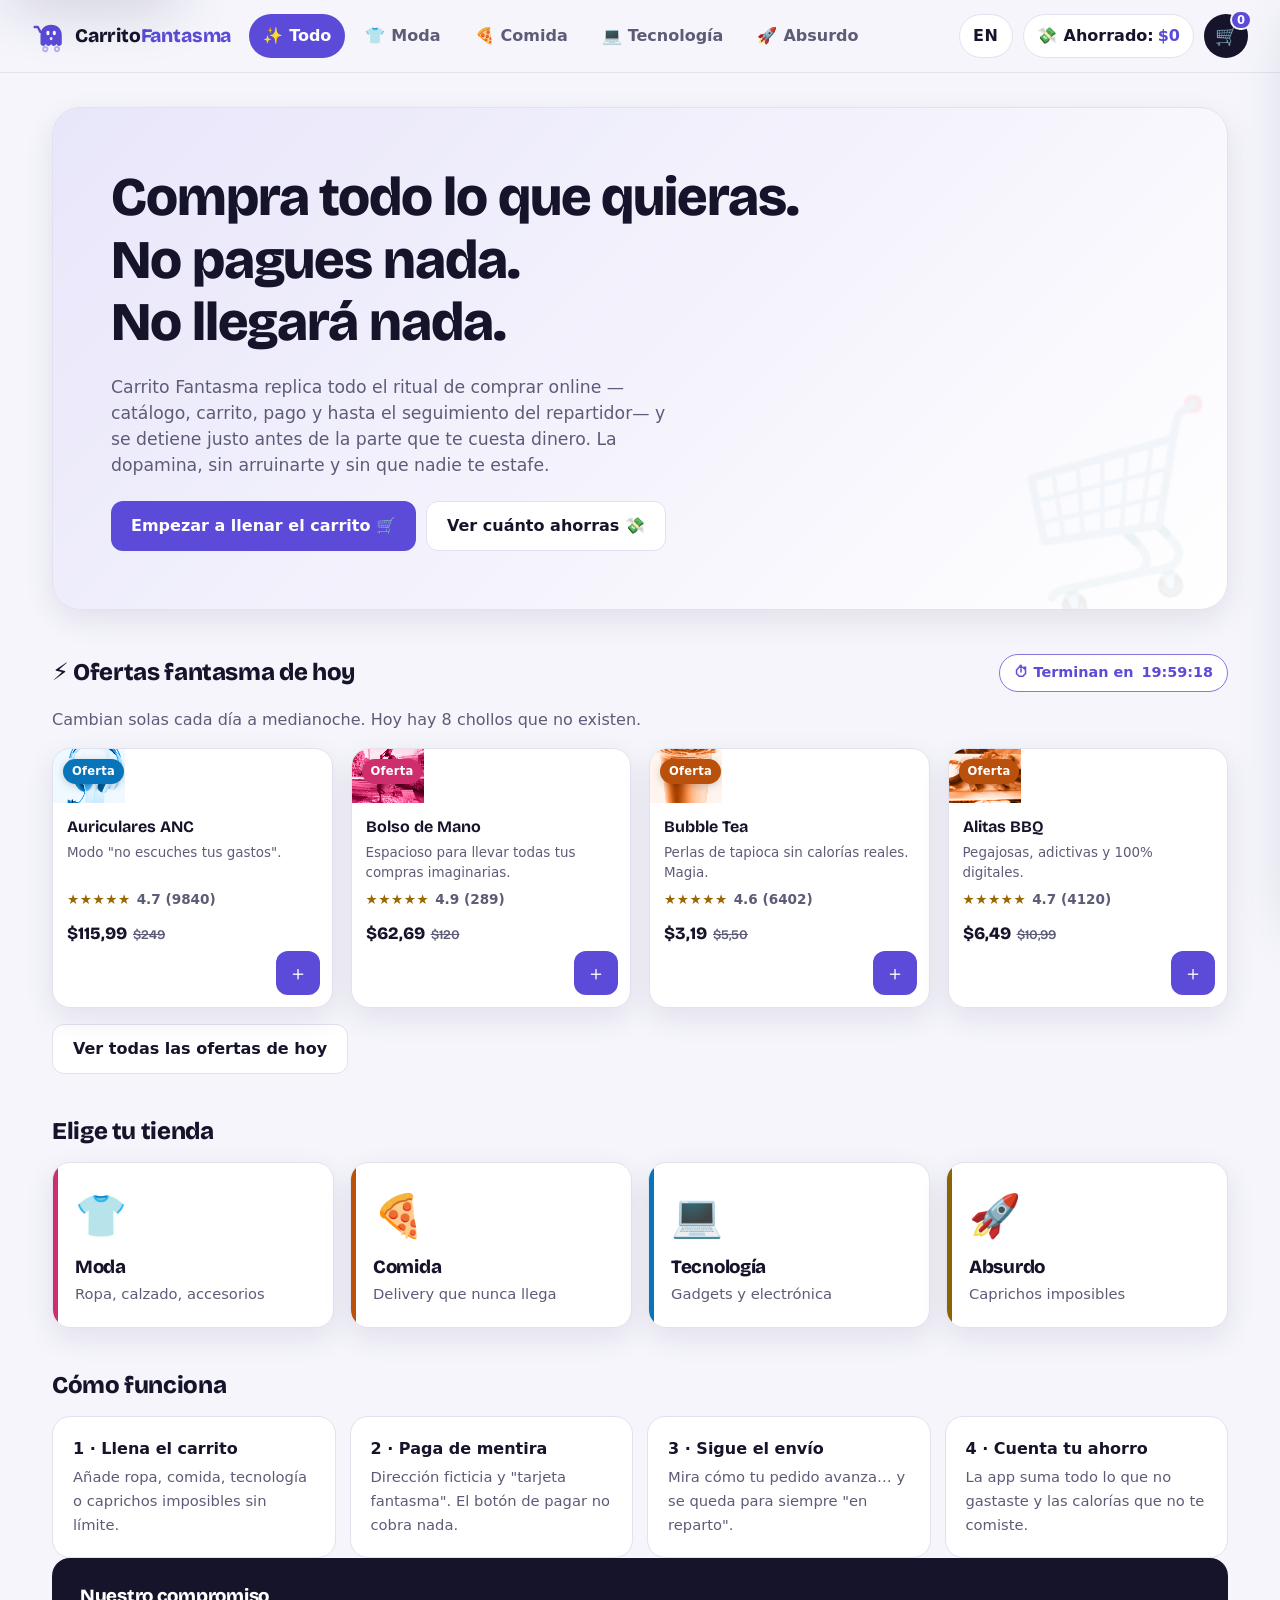
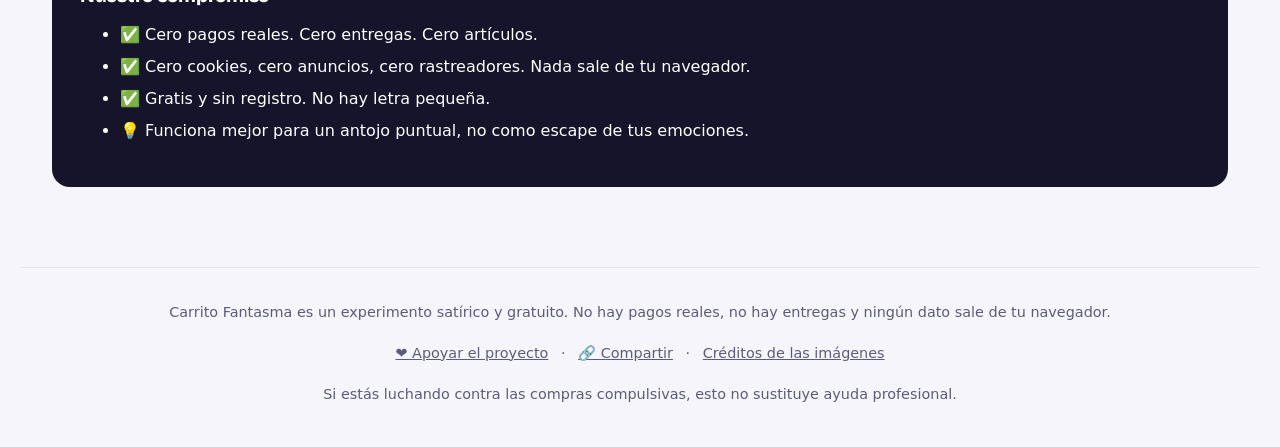
==== commit 44fc80fe: "design: logo fantasma-carrito, tipografía de titulares y fotos teñidas por tienda - Nuevo logo SVG (" ====
--- a/index.html
+++ b/index.html
@@ -8,7 +8,7 @@
   <meta name="description" content="Tienda online falsa: la dopamina de comprar sin gastar nada. Llena el carrito, paga con tarjeta fantasma y sigue un envío que nunca llega. Gratis y sin datos.">
   <meta name="theme-color" media="(prefers-color-scheme: light)" content="#6d5efc">
   <meta name="theme-color" media="(prefers-color-scheme: dark)" content="#12111f">
-  <link rel="icon" href="data:image/svg+xml,<svg xmlns='http://www.w3.org/2000/svg' viewBox='0 0 100 100'><text y='.9em' font-size='90'>🛒</text></svg>">
+  <link rel="icon" href="data:image/svg+xml,<svg xmlns='http://www.w3.org/2000/svg' viewBox='0 0 32 32' fill='none' color='%235b4bd8'><path d='M2.5 7.5h3l2.4 4.6' stroke='currentColor' stroke-width='2.2' stroke-linecap='round' stroke-linejoin='round'/><path d='M8 15C8 9.2 12.4 5.5 18 5.5S28 9.2 28 15v8.5c-1.3 2.4-3.8 2.4-5 0-1.3 2.4-3.7 2.4-5 0-1.3 2.4-3.7 2.4-5 0-1.2 2.4-3.7 2.4-5 0Z' fill='currentColor'/><ellipse cx='15' cy='13.2' rx='1.5' ry='2.2' fill='%23fff'/><ellipse cx='21' cy='13.2' rx='1.5' ry='2.2' fill='%23fff'/><ellipse cx='18' cy='18.4' rx='1.3' ry='1.5' fill='%23fff' opacity='.9'/><circle cx='12.5' cy='28.3' r='2' stroke='currentColor' stroke-width='1.8' opacity='.4'/><circle cx='23.5' cy='28.3' r='2' stroke='currentColor' stroke-width='1.8' opacity='.4'/></svg>">
   <link rel="canonical" href="https://carritofantasma.app/">
   <link rel="alternate" hreflang="es" href="https://carritofantasma.app/">
   <link rel="alternate" hreflang="en" href="https://carritofantasma.app/en/">
@@ -59,6 +59,7 @@
     ]
   }
   </script>
+  <link rel="preload" href="assets/fonts/bricolage-grotesque-latin.woff2" as="font" type="font/woff2" crossorigin>
   <link rel="stylesheet" href="styles.css">
 </head>
 <body data-mode="all">
@@ -66,7 +67,7 @@
   <a class="skip-link" href="#app" data-i18n="skip_content">Ir al contenido</a>
   <header class="topbar">
     <a class="brand" href="#" data-action="nav" data-view="home" data-i18n-aria="nav_home" aria-label="Inicio">
-      <span class="brand-mark">🛒</span>
+      <svg class="brand-mark" viewBox="0 0 32 32" fill="none" aria-hidden="true" focusable="false"><path d="M2.5 7.5h3l2.4 4.6" stroke="currentColor" stroke-width="2.2" stroke-linecap="round" stroke-linejoin="round"/><path d="M8 15C8 9.2 12.4 5.5 18 5.5S28 9.2 28 15v8.5c-1.3 2.4-3.8 2.4-5 0-1.3 2.4-3.7 2.4-5 0-1.3 2.4-3.7 2.4-5 0-1.2 2.4-3.7 2.4-5 0Z" fill="currentColor"/><ellipse cx="15" cy="13.2" rx="1.5" ry="2.2" fill="#fff"/><ellipse cx="21" cy="13.2" rx="1.5" ry="2.2" fill="#fff"/><ellipse cx="18" cy="18.4" rx="1.3" ry="1.5" fill="#fff" opacity=".9"/><circle cx="12.5" cy="28.3" r="2" stroke="currentColor" stroke-width="1.8" opacity=".4"/><circle cx="23.5" cy="28.3" r="2" stroke="currentColor" stroke-width="1.8" opacity=".4"/></svg>
       <span class="brand-name">Carrito<em>Fantasma</em></span>
     </a>
 
--- a/styles.css
+++ b/styles.css
@@ -1,5 +1,14 @@
 /* ============ Carrito Fantasma — estilos ============ */
+/* Tipografía de titulares, alojada en el propio sitio (sin peticiones a terceros).
+   Bricolage Grotesque · SIL Open Font License 1.1 */
+@font-face{
+  font-family:"Bricolage Grotesque";
+  src:url("assets/fonts/bricolage-grotesque-latin.woff2") format("woff2");
+  font-weight:600 800; font-style:normal; font-display:swap;
+  unicode-range:U+0000-00FF, U+0131, U+0152-0153, U+02BB-02BC, U+02C6, U+02DA, U+02DC, U+2000-206F, U+20AC, U+2122, U+2212;
+}
 :root{
+  --display:"Bricolage Grotesque", -apple-system, BlinkMacSystemFont, "Segoe UI", Roboto, system-ui, sans-serif;
   color-scheme:light dark;
   --bg:#f5f5fb;
   --card:#ffffff;
@@ -42,7 +51,8 @@
 a{ color:inherit; text-decoration:none; }
 .muted{ color:var(--muted); }
 .tiny{ font-size:.8rem; }
-h1,h2,h3{ line-height:1.15; margin:0 0 .4em; }
+h1,h2,h3{ line-height:1.15; margin:0 0 .4em; font-family:var(--display); font-weight:800; letter-spacing:-.015em; }
+.card-title, .price, .stat .n{ font-family:var(--display); }
 
 /* ---------- salto de contenido ---------- */
 .skip-link{
@@ -62,8 +72,12 @@
   backdrop-filter:saturate(160%) blur(14px);
   border-bottom:1px solid var(--line);
 }
-.brand{ display:flex; align-items:center; gap:9px; font-weight:800; font-size:1.1rem; white-space:nowrap; border-radius:10px; }
-.brand-mark{ font-size:1.4rem; }
+.brand{ display:flex; align-items:center; gap:9px; font-family:var(--display); font-weight:800; font-size:1.2rem; letter-spacing:-.01em; white-space:nowrap; border-radius:10px; }
+/* el fantasma-carrito toma el color de la tienda activa y flota suavemente */
+.brand-mark{ width:34px; height:34px; flex:none; color:var(--accent); transition:color .4s; }
+.brand-mark path:nth-of-type(2), .brand-mark ellipse{ animation:ghost-float 3.2s ease-in-out infinite; }
+.brand:hover .brand-mark path:nth-of-type(2), .brand:hover .brand-mark ellipse{ animation-duration:1.1s; }
+@keyframes ghost-float{ 0%,100%{ transform:translateY(0); } 50%{ transform:translateY(-1.4px); } }
 .brand-name em{ font-style:normal; color:var(--accent-text); transition:color .4s; }
 .modes{ display:flex; gap:6px; overflow-x:auto; flex:1; scrollbar-width:none; padding:2px; }
 .modes::-webkit-scrollbar{ display:none; }
@@ -185,12 +199,12 @@
 .catalog-head{ display:flex; flex-wrap:wrap; gap:12px; align-items:center; justify-content:space-between; margin-bottom:8px; }
 .catalog-head h1{ margin:0; font-size:clamp(1.6rem,3.4vw,2.3rem); }
 .toolbar{ display:flex; gap:10px; flex-wrap:wrap; margin:16px 0 22px; }
-.toolbar input, .toolbar select{
+.toolbar input[type="search"], .toolbar select{
   border:1px solid var(--line); background:var(--card); border-radius:12px;
   min-height:44px; padding:11px 14px; font:inherit; color:var(--ink);
 }
-.toolbar input{ flex:1; min-width:180px; }
-.toolbar input:focus, .toolbar select:focus{ border-color:var(--accent); }
+.toolbar input[type="search"]{ flex:1; min-width:180px; }
+.toolbar input[type="search"]:focus, .toolbar select:focus{ border-color:var(--accent); }
 .filter-check{
   display:inline-flex; align-items:center; gap:8px; min-height:44px;
   padding:8px 14px; border:1px solid var(--line); border-radius:12px;
@@ -207,6 +221,8 @@
 .flash b{ font-variant-numeric:tabular-nums; }
 
 .grid{ display:grid; gap:18px; grid-template-columns:repeat(auto-fill,minmax(215px,1fr)); }
+/* las ofertas de portada son pocas: que ocupen todo el ancho sin dejar un hueco */
+.grid.deals{ grid-template-columns:repeat(auto-fit,minmax(215px,1fr)); }
 .card{
   background:var(--card); border:1px solid var(--line); border-radius:var(--radius);
   overflow:hidden; box-shadow:var(--shadow); transition:transform .2s, box-shadow .2s;
@@ -539,14 +555,14 @@
   .brand-name{ display:none; }
 }
 @media (max-width:560px){
-  .topbar{ gap:8px; padding:10px 14px; }
+  .topbar{ gap:8px; padding:10px 14px; flex-wrap:wrap; }
   .top-actions{ gap:6px; margin-left:auto; }
   .modes{ order:3; flex-basis:100%; }
   .savings-btn .savings-copy > span:first-child{ display:none; }
   .savings-copy{ gap:2px; }
   .pill{ padding:8px 10px; }
   .toolbar > *{ flex:1 1 100%; }
-  .toolbar input{ min-width:0; }
+  .toolbar input[type="search"]{ min-width:0; }
   .row > .primary, .row > .ghost{ flex:1 1 100%; }
   .share-row .primary{ max-width:none; }
   .modal{ padding:10px; }
@@ -557,6 +573,17 @@
   .line-info{ flex-basis:calc(100% - 66px); }
   .qty{ margin-left:66px; }
   .toast{ bottom:14px; flex-wrap:wrap; justify-content:center; }
+  /* catálogo a 2 columnas en móvil, como cualquier tienda real */
+  .grid, .grid.deals{ grid-template-columns:repeat(2,minmax(0,1fr)); gap:10px; }
+  .card-img .emoji{ font-size:2.8rem; }
+  .badge{ top:8px; left:8px; font-size:.68rem; padding:3px 8px; }
+  .card-body{ padding:10px 10px 52px; gap:4px; }
+  .card-title{ font-size:.92rem; }
+  .card-body .desc{ font-size:.78rem; display:-webkit-box; -webkit-line-clamp:2; line-clamp:2; -webkit-box-orient:vertical; overflow:hidden; }
+  .rate{ font-size:.76rem; gap:4px; }
+  .price{ font-size:.98rem; }
+  .price s{ display:block; margin-left:0; }
+  .add{ width:40px; height:40px; right:8px; bottom:8px; }
 }
 
 /* ---------- accesibilidad / motion ---------- */
@@ -614,7 +641,7 @@
     border:1px solid var(--line);
     box-shadow:var(--shadow-lg);
   }
-  .toolbar input,.toolbar select,.field input,.qty button,.ghost,.icon,.pill,.filter-check{
+  .toolbar input[type="search"],.toolbar select,.field input,.qty button,.ghost,.icon,.pill,.filter-check{
     background:linear-gradient(180deg, color-mix(in srgb, var(--card) 92%, #ffffff 8%) 0%, var(--card) 100%);
     color:var(--ink);
     border:1px solid color-mix(in srgb, var(--line) 98%, transparent);
@@ -636,3 +663,49 @@
   .credits-table th{ background:var(--surface-soft); }
   .modes .mode-btn:hover{ background:color-mix(in srgb, var(--card) 88%, #ffffff 10%); color:var(--ink); }
 }
+
+/* ---------- historial de pedidos fantasma ---------- */
+.history{ list-style:none; padding:0; margin:18px 0 8px; display:grid; gap:10px; }
+.history li{
+  display:flex; align-items:center; gap:14px; padding:12px 16px;
+  background:var(--card); border:1px solid var(--line); border-radius:var(--radius);
+}
+.history-emojis{ font-size:1.3rem; letter-spacing:-.15em; min-width:3.2em; }
+.history-main{ display:flex; flex-direction:column; align-items:flex-start; gap:2px; flex:1; min-width:0; }
+.history-side{ display:flex; flex-direction:column; align-items:flex-end; gap:2px; text-align:right; }
+.history-status{ font-size:.72rem; font-weight:700; color:var(--accent-text); }
+@media (max-width:560px){
+  .history li{ gap:10px; padding:10px 12px; }
+  .history-emojis{ display:none; }
+}
+
+/* ---------- fotos "fantasma": monocromo con el color de cada tienda ----------
+   Las fotos vienen de Wikipedia y cada una tiene su propio estilo; teñirlas con
+   el acento de su tienda las unifica. Al pasar el ratón el fantasma "se
+   materializa" y recupera sus colores; en la ficha de producto, también. */
+.card-img::after, .modal-img::after, .line-img::after{
+  content:""; position:absolute; inset:0; pointer-events:none;
+  background:var(--c); mix-blend-mode:color;
+  transition:opacity .45s ease;
+}
+.card-img .photo, .line-img .photo{ filter:brightness(1.12) contrast(.94); transition:filter .45s ease, transform .6s ease; }
+.card-img .badge{ z-index:2; }
+.card:hover .card-img::after, .card:focus-within .card-img::after{ opacity:0; }
+.card:hover .card-img .photo, .card:focus-within .card-img .photo{ filter:none; transform:scale(1.04); }
+/* sin foto (respaldo con emoji) no hay nada que teñir */
+.card-img:not(:has(.photo))::after, .modal-img:not(:has(.photo))::after, .line-img:not(:has(.photo))::after{ display:none; }
+/* ficha de producto: arranca teñida y se materializa (sin animación → a color) */
+.modal-img::after{ opacity:0; animation:materialize .9s ease .15s backwards; }
+@keyframes materialize{ from{ opacity:1; } to{ opacity:0; } }
+
+/* ---------- fantasmita que sale del botón al añadir ---------- */
+.ghost-puff{
+  position:fixed; z-index:90; pointer-events:none; font-size:1.5rem; line-height:1;
+  animation:ghost-puff .9s ease-out forwards;
+}
+@keyframes ghost-puff{
+  0%{ opacity:0; transform:translate(-50%,0) scale(.5); }
+  20%{ opacity:.95; transform:translate(-50%,-14px) scale(1); }
+  100%{ opacity:0; transform:translate(calc(-50% + 10px),-70px) scale(1.15) rotate(8deg); }
+}
+@media (prefers-color-scheme:dark){ .brand-mark{ color:var(--accent-text); } }
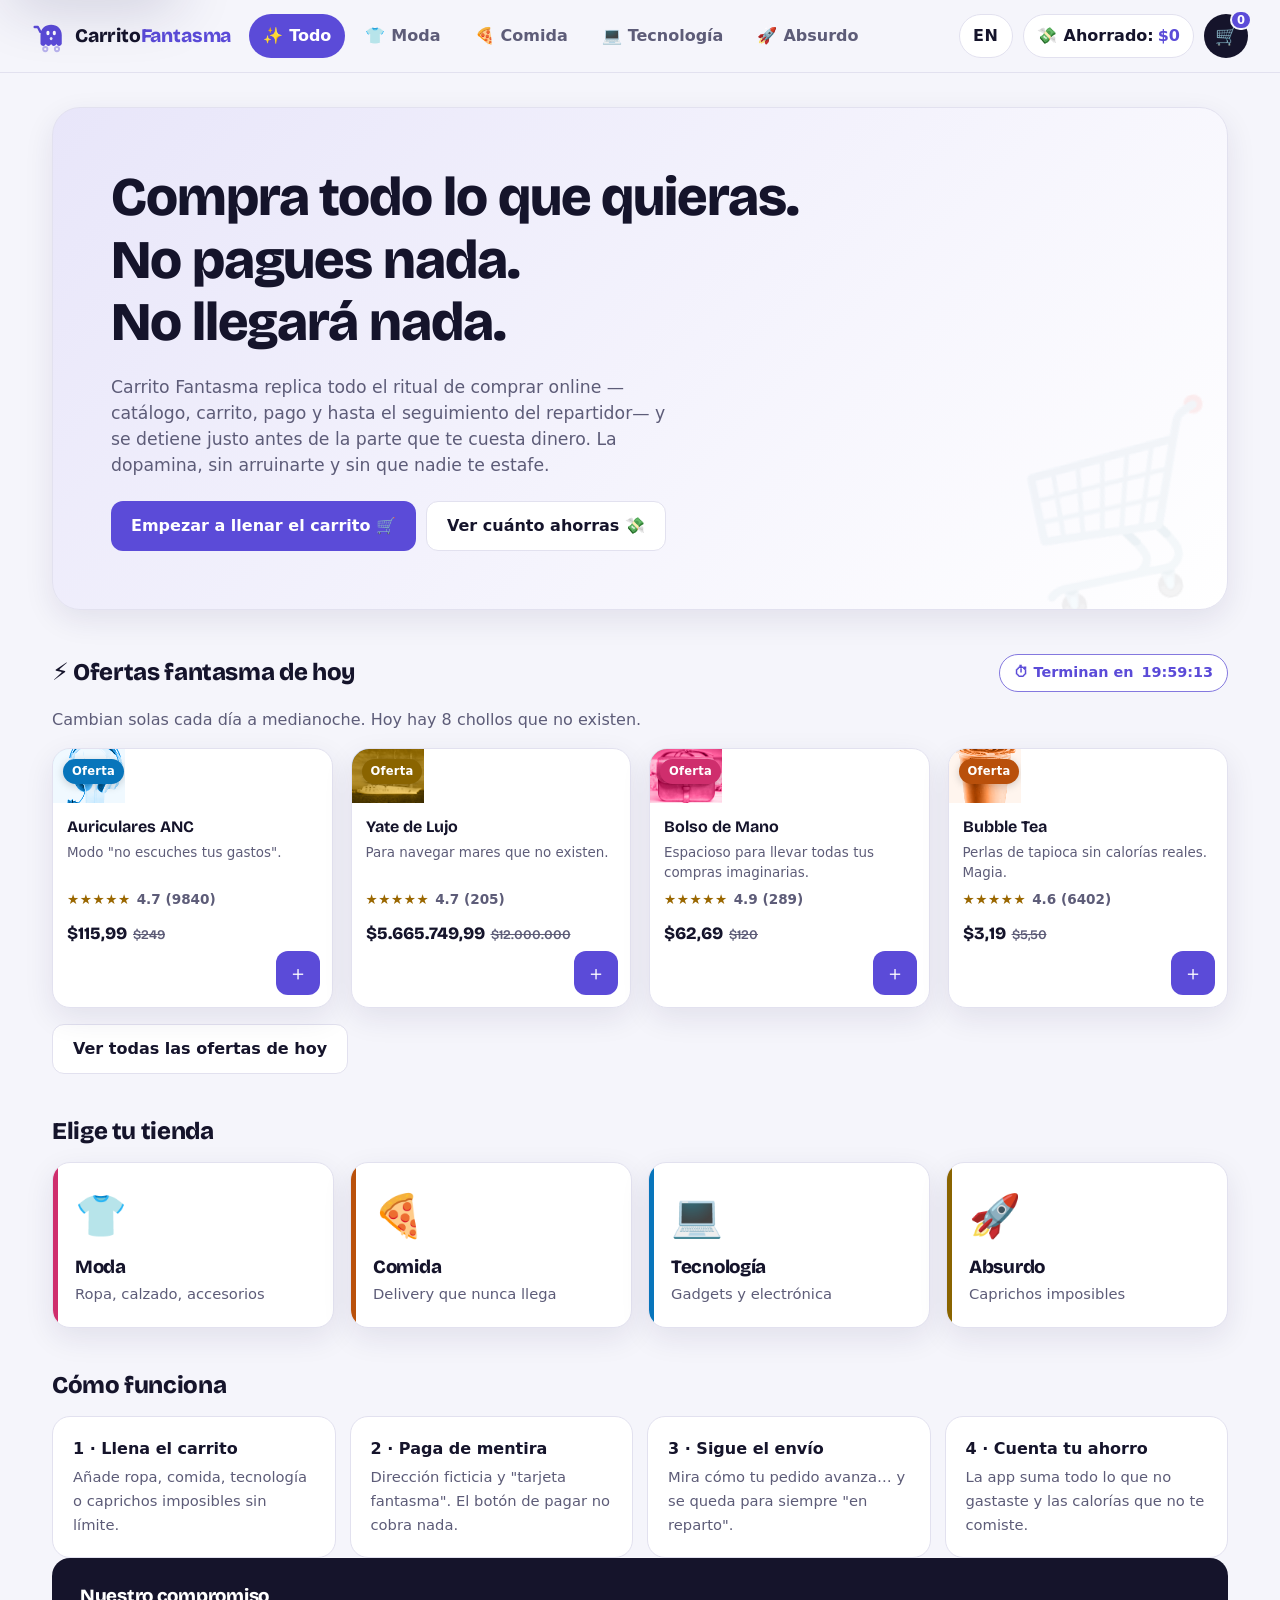
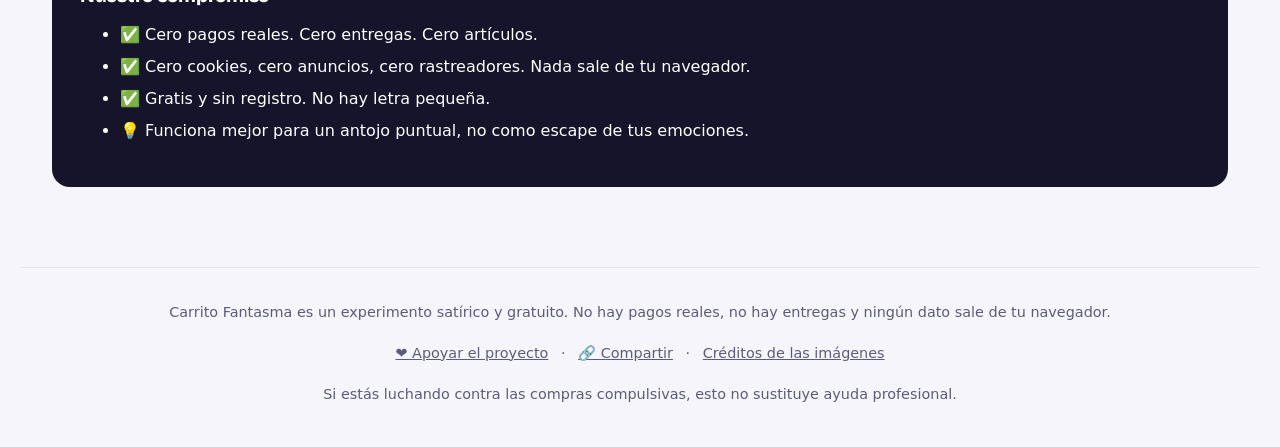
==== commit 1216bf96: "a11y: correcciones de la auditoría WCAG 2.1 AA - Tarjetas: sin aria-label, el lector anuncia nombre," ====
--- a/index.html
+++ b/index.html
@@ -66,7 +66,7 @@
 
   <a class="skip-link" href="#app" data-i18n="skip_content">Ir al contenido</a>
   <header class="topbar">
-    <a class="brand" href="#" data-action="nav" data-view="home" data-i18n-aria="nav_home" aria-label="Inicio">
+    <a class="brand" href="#" data-action="nav" data-view="home" data-i18n-aria="nav_home" aria-label="Carrito Fantasma, inicio">
       <svg class="brand-mark" viewBox="0 0 32 32" fill="none" aria-hidden="true" focusable="false"><path d="M2.5 7.5h3l2.4 4.6" stroke="currentColor" stroke-width="2.2" stroke-linecap="round" stroke-linejoin="round"/><path d="M8 15C8 9.2 12.4 5.5 18 5.5S28 9.2 28 15v8.5c-1.3 2.4-3.8 2.4-5 0-1.3 2.4-3.7 2.4-5 0-1.3 2.4-3.7 2.4-5 0-1.2 2.4-3.7 2.4-5 0Z" fill="currentColor"/><ellipse cx="15" cy="13.2" rx="1.5" ry="2.2" fill="#fff"/><ellipse cx="21" cy="13.2" rx="1.5" ry="2.2" fill="#fff"/><ellipse cx="18" cy="18.4" rx="1.3" ry="1.5" fill="#fff" opacity=".9"/><circle cx="12.5" cy="28.3" r="2" stroke="currentColor" stroke-width="1.8" opacity=".4"/><circle cx="23.5" cy="28.3" r="2" stroke="currentColor" stroke-width="1.8" opacity=".4"/></svg>
       <span class="brand-name">Carrito<em>Fantasma</em></span>
     </a>
@@ -74,8 +74,8 @@
     <nav class="modes" id="modesNav" data-i18n-aria="stores" aria-label="Tiendas"></nav>
 
     <div class="top-actions">
-      <button class="pill lang" id="langToggle" data-action="lang" data-i18n-title="lang_toggle" aria-label="Switch to English" title="Switch to English">EN</button>
-      <button class="pill savings-btn" data-action="nav" data-view="savings" data-i18n-aria="saved_title" data-i18n-title="saved_title" aria-label="Lo que te has ahorrado" title="Lo que te has ahorrado">
+      <button class="pill lang" id="langToggle" data-action="lang" data-i18n-title="lang_toggle" aria-label="EN · Switch to English" title="EN · Switch to English" lang="en">EN</button>
+      <button class="pill savings-btn" data-action="nav" data-view="savings" data-i18n-title="saved_title" title="Lo que te has ahorrado">
         <span class="savings-icon" aria-hidden="true">💸</span><span class="savings-copy"><span data-i18n="saved_label">Ahorrado:</span> <b id="savingsTop">$0</b></span>
       </button>
       <button class="cart-btn" id="cartBtn" data-action="open-cart" data-i18n-aria="cart_open" aria-label="Abrir carrito" aria-controls="cartDrawer" aria-expanded="false">
@@ -124,7 +124,7 @@
   <div class="modal" id="modal" role="dialog" aria-modal="true" aria-labelledby="productModalTitle" hidden></div>
 
   <!-- Processing overlay -->
-  <div class="processing" id="processing" role="status" aria-live="assertive" aria-atomic="true" hidden>
+  <div class="processing" id="processing" role="status" aria-live="polite" aria-atomic="true" hidden>
     <div class="proc-card">
       <div class="spinner" aria-hidden="true"></div>
       <p id="procText" data-i18n="proc_default">Procesando pago fantasma…</p>
--- a/styles.css
+++ b/styles.css
@@ -16,6 +16,7 @@
   --ink:#15142b;
   --muted:#5d5c78;
   --line:#e2e1ef;
+  --field-line:#8a88a6; /* bordes de campos: ≥3:1 (WCAG 1.4.11) */
   --accent:#5b4bd8;
   --accent-ink:#ffffff;
   --accent-text:#5b4bd8;
@@ -200,7 +201,7 @@
 .catalog-head h1{ margin:0; font-size:clamp(1.6rem,3.4vw,2.3rem); }
 .toolbar{ display:flex; gap:10px; flex-wrap:wrap; margin:16px 0 22px; }
 .toolbar input[type="search"], .toolbar select{
-  border:1px solid var(--line); background:var(--card); border-radius:12px;
+  border:1px solid var(--field-line); background:var(--card); border-radius:12px;
   min-height:44px; padding:11px 14px; font:inherit; color:var(--ink);
 }
 .toolbar input[type="search"]{ flex:1; min-width:180px; }
@@ -251,8 +252,8 @@
 .rate .stars{ color:var(--star); letter-spacing:.04em; }
 .rate-num{ color:var(--muted); }
 .price-row{ display:flex; align-items:center; justify-content:space-between; gap:8px; margin-top:6px; }
-.price{ font-weight:800; font-size:1.08rem; }
-.price s{ color:var(--muted); font-weight:500; font-size:.82rem; margin-left:6px; }
+.price{ font-weight:800; font-size:1.08rem; min-width:0; }
+.price s{ color:var(--muted); font-weight:500; font-size:.82rem; margin-left:6px; display:inline-block; white-space:nowrap; }
 .add{
   position:absolute; right:12px; bottom:12px;
   border:none; background:var(--accent); color:var(--accent-ink);
@@ -288,7 +289,7 @@
 .drawer{
   position:fixed; top:0; right:0; height:100vh; height:100dvh; width:min(420px,100%);
   background:var(--card); color:var(--ink); z-index:80;
-  transform:translateX(105%); transition:transform .35s cubic-bezier(.4,0,.2,1);
+  transform:translateX(calc(100% + 100px)); transition:transform .35s cubic-bezier(.4,0,.2,1);
   display:flex; flex-direction:column; box-shadow:var(--shadow-lg);
 }
 body.cart-open .drawer{ transform:none; }
@@ -335,11 +336,15 @@
 .field{ margin-bottom:14px; display:flex; flex-direction:column; gap:6px; }
 .field label{ font-weight:600; font-size:.9rem; }
 .field input{
-  border:1px solid var(--line); border-radius:12px; padding:12px 14px;
+  border:1px solid var(--field-line); border-radius:12px; padding:12px 14px;
   min-height:44px; font:inherit; background:var(--card); color:var(--ink);
 }
 .field input:focus{ border-color:var(--accent); }
 .form-note{ margin:0 0 14px; }
+.field input[aria-invalid="true"]{ border-color:var(--danger); border-width:2px; }
+.field-error{ margin:2px 0 0; color:var(--danger); font-size:.86rem; font-weight:600; }
+.pay-methods{ border:0; margin:0; padding:0; min-width:0; }
+.pay-methods legend{ padding:0; }
 .fill-fake{ padding:4px 0 12px; color:var(--accent-text); font-weight:700; }
 .radio{
   display:flex; gap:10px; align-items:center; padding:13px; border:1px solid var(--line);
@@ -558,7 +563,7 @@
   .topbar{ gap:8px; padding:10px 14px; flex-wrap:wrap; }
   .top-actions{ gap:6px; margin-left:auto; }
   .modes{ order:3; flex-basis:100%; }
-  .savings-btn .savings-copy > span:first-child{ display:none; }
+  .savings-btn .savings-copy > span:first-child{ position:absolute; width:1px; height:1px; margin:-1px; overflow:hidden; clip:rect(0 0 0 0); white-space:nowrap; }
   .savings-copy{ gap:2px; }
   .pill{ padding:8px 10px; }
   .toolbar > *{ flex:1 1 100%; }
@@ -576,14 +581,14 @@
   /* catálogo a 2 columnas en móvil, como cualquier tienda real */
   .grid, .grid.deals{ grid-template-columns:repeat(2,minmax(0,1fr)); gap:10px; }
   .card-img .emoji{ font-size:2.8rem; }
-  .badge{ top:8px; left:8px; font-size:.68rem; padding:3px 8px; }
+  .badge{ top:8px; left:8px; font-size:.75rem; padding:3px 8px; }
   .card-body{ padding:10px 10px 52px; gap:4px; }
   .card-title{ font-size:.92rem; }
-  .card-body .desc{ font-size:.78rem; display:-webkit-box; -webkit-line-clamp:2; line-clamp:2; -webkit-box-orient:vertical; overflow:hidden; }
-  .rate{ font-size:.76rem; gap:4px; }
+  .card-body .desc{ font-size:.8rem; display:-webkit-box; -webkit-line-clamp:2; line-clamp:2; -webkit-box-orient:vertical; overflow:hidden; }
+  .rate{ font-size:.8rem; gap:4px; }
   .price{ font-size:.98rem; }
   .price s{ display:block; margin-left:0; }
-  .add{ width:40px; height:40px; right:8px; bottom:8px; }
+  .add{ width:44px; height:44px; right:6px; bottom:6px; }
 }
 
 /* ---------- accesibilidad / motion ---------- */
@@ -602,6 +607,7 @@
     --ink:#f7f6ff;
     --muted:#c7c5e6;
     --line:#4a476d;
+    --field-line:#827fab;
     --accent-text:color-mix(in srgb, var(--accent) 55%, #ffffff);
     --inverse-bg:#08070f;
     --inverse-ink:#f7f6ff;
@@ -646,6 +652,7 @@
     color:var(--ink);
     border:1px solid color-mix(in srgb, var(--line) 98%, transparent);
   }
+  .toolbar input[type="search"],.toolbar select,.field input{ border-color:var(--field-line); }
   .icon{ background:var(--surface-soft); }
   .manifesto{ background:radial-gradient(800px 400px at 50% 0%, #151326 0%, #05040b 100%); border:1px solid color-mix(in srgb, var(--line) 85%, transparent); color:var(--ink); }
   .primary:hover{ filter:brightness(1.18); }
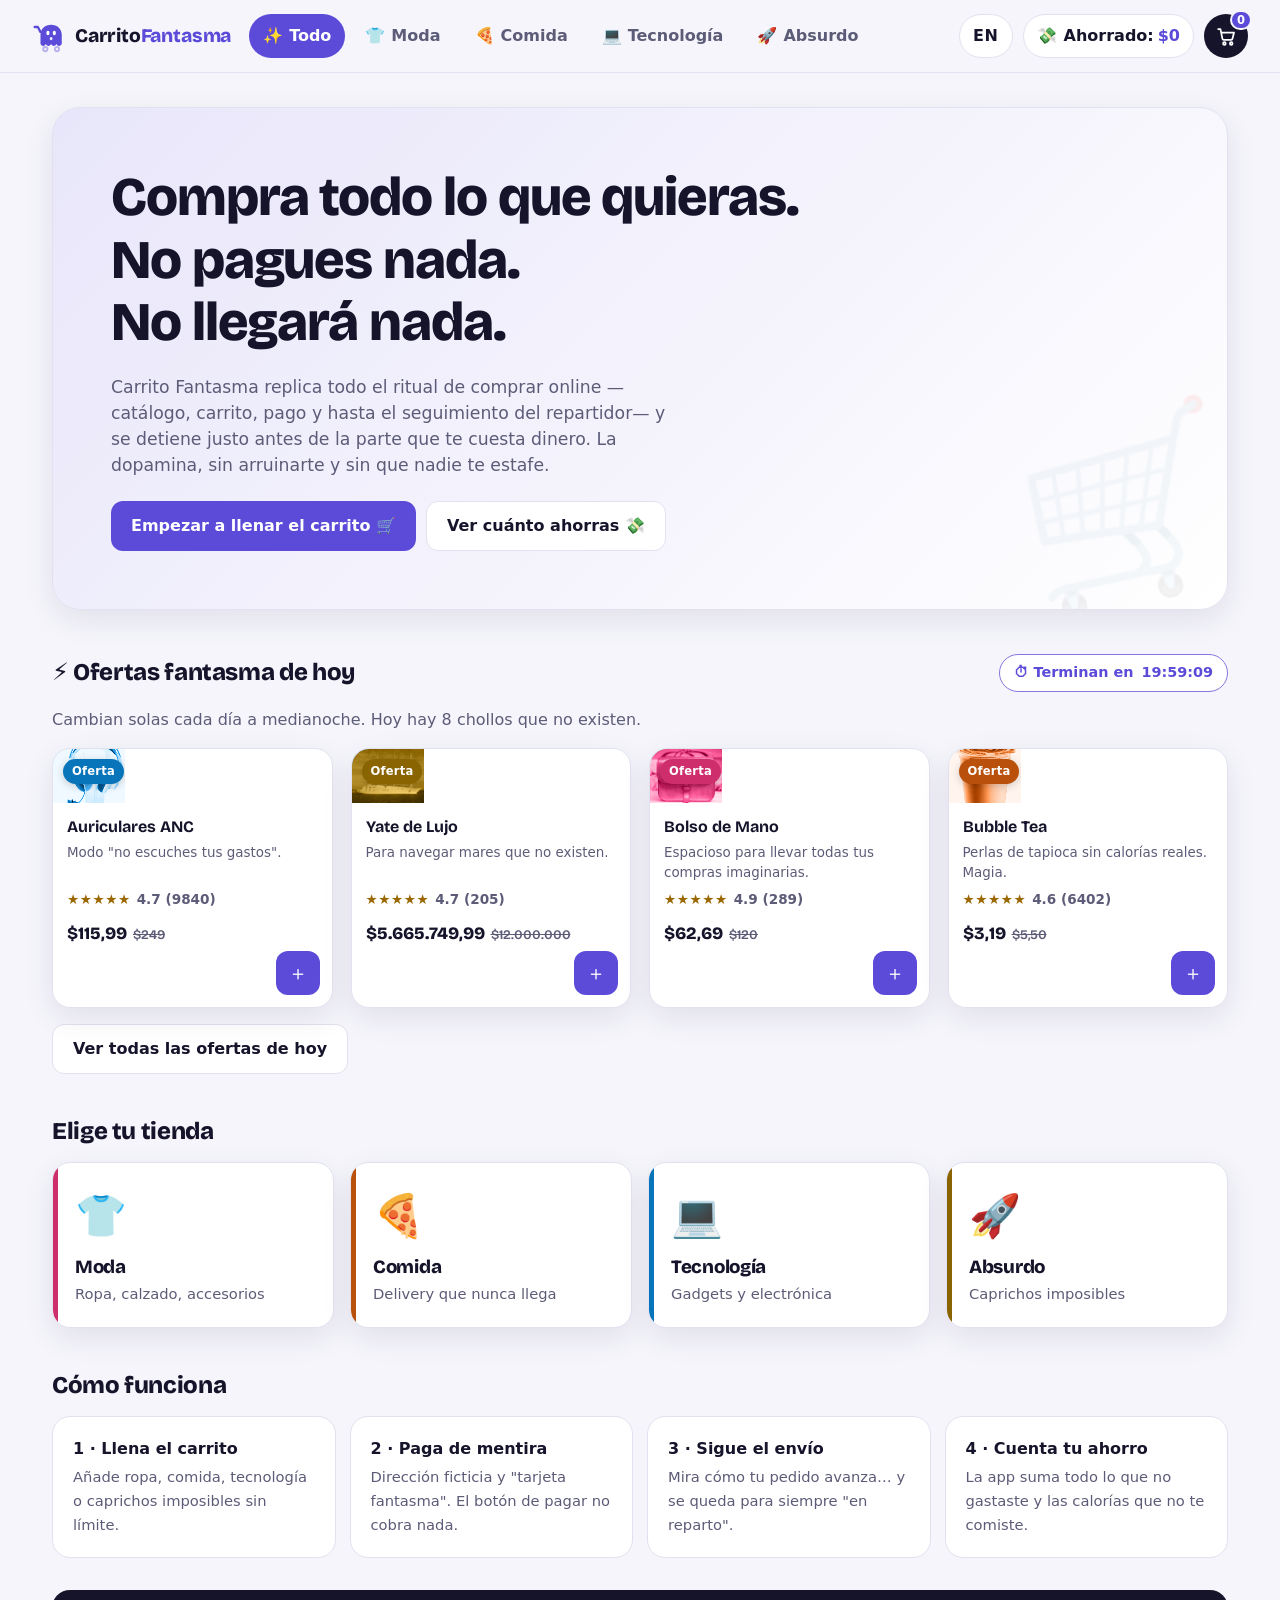
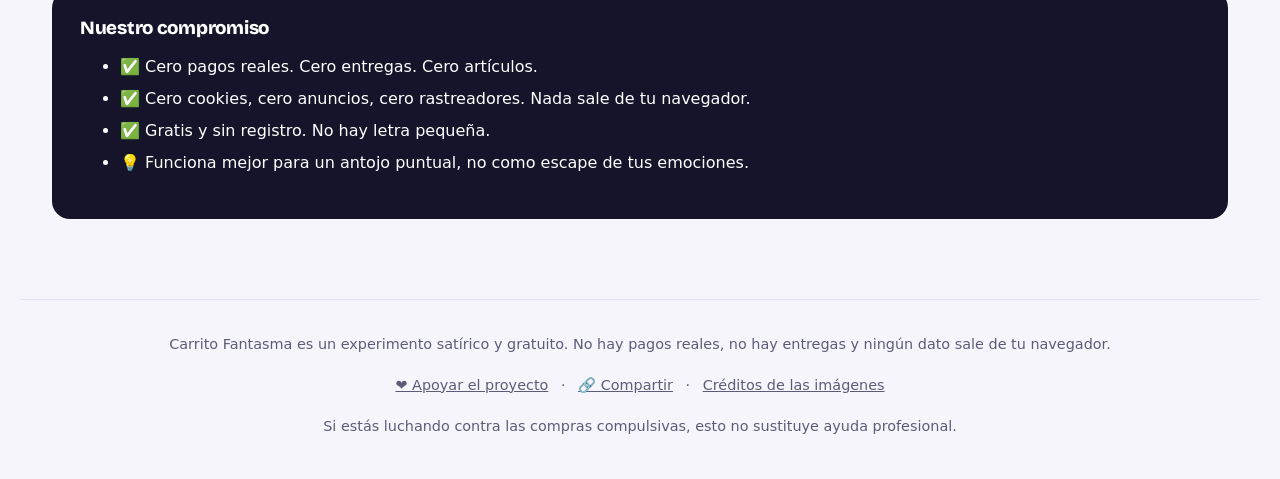
==== commit 742f6763: "design: menú deslizable con degradado, carrito en SVG y sin halo del skip-link - Menú de tiendas: de" ====
--- a/index.html
+++ b/index.html
@@ -79,7 +79,7 @@
         <span class="savings-icon" aria-hidden="true">💸</span><span class="savings-copy"><span data-i18n="saved_label">Ahorrado:</span> <b id="savingsTop">$0</b></span>
       </button>
       <button class="cart-btn" id="cartBtn" data-action="open-cart" data-i18n-aria="cart_open" aria-label="Abrir carrito" aria-controls="cartDrawer" aria-expanded="false">
-        🛒<span class="cart-count" id="cartCount">0</span>
+        <svg class="cart-icon" viewBox="0 0 24 24" fill="none" stroke="currentColor" stroke-width="2" stroke-linecap="round" stroke-linejoin="round" aria-hidden="true" focusable="false"><path d="M2.5 3.5h2.6l2.2 11a1.7 1.7 0 0 0 1.7 1.4h8.2a1.7 1.7 0 0 0 1.6-1.3L20.6 7.5H6.1"/><circle cx="9.6" cy="20" r="1.5"/><circle cx="17.4" cy="20" r="1.5"/></svg><span class="cart-count" id="cartCount">0</span>
       </button>
     </div>
   </header>
--- a/styles.css
+++ b/styles.css
@@ -59,10 +59,10 @@
 .skip-link{
   position:fixed; top:10px; left:10px; z-index:200;
   transform:translateY(-160%); background:var(--accent); color:var(--accent-ink);
-  padding:12px 18px; border-radius:12px; font-weight:700; box-shadow:var(--shadow-lg);
+  padding:12px 18px; border-radius:12px; font-weight:700;
   transition:transform .2s ease;
 }
-.skip-link:focus{ transform:none; }
+.skip-link:focus{ transform:none; box-shadow:var(--shadow-lg); } /* sombra solo visible: oculto no deja halo */
 
 /* ---------- barra superior ---------- */
 .topbar{
@@ -80,7 +80,12 @@
 .brand:hover .brand-mark path:nth-of-type(2), .brand:hover .brand-mark ellipse{ animation-duration:1.1s; }
 @keyframes ghost-float{ 0%,100%{ transform:translateY(0); } 50%{ transform:translateY(-1.4px); } }
 .brand-name em{ font-style:normal; color:var(--accent-text); transition:color .4s; }
-.modes{ display:flex; gap:6px; overflow-x:auto; flex:1; scrollbar-width:none; padding:2px; }
+.modes{ display:flex; gap:6px; overflow-x:auto; flex:1; scrollbar-width:none; padding:2px;
+  --fade-l:0px; --fade-r:0px;
+  -webkit-mask-image:linear-gradient(to right, transparent 0, #000 var(--fade-l), #000 calc(100% - var(--fade-r)), transparent 100%);
+  mask-image:linear-gradient(to right, transparent 0, #000 var(--fade-l), #000 calc(100% - var(--fade-r)), transparent 100%); }
+.modes.more-left{ --fade-l:28px; }
+.modes.more-right{ --fade-r:44px; }
 .modes::-webkit-scrollbar{ display:none; }
 .mode-btn{
   border:1px solid transparent; background:transparent; color:var(--muted);
@@ -102,7 +107,9 @@
 .cart-btn{
   position:relative; border:none; background:var(--inverse-bg); color:var(--inverse-ink);
   width:44px; height:44px; border-radius:999px; font-size:1.15rem;
-}
+  display:grid; place-items:center;
+}
+.cart-icon{ width:21px; height:21px; display:block; }
 .cart-btn.bump{ animation:bump .4s ease; }
 @keyframes bump{ 0%{transform:scale(1)} 40%{transform:scale(1.22)} 100%{transform:scale(1)} }
 .cart-count{
@@ -114,8 +121,9 @@
 
 /* ---------- layout ---------- */
 .app{ padding:clamp(18px,3vw,34px) clamp(14px,3vw,32px) 80px; max-width:1240px; margin:0 auto; outline:none; }
-.page{ animation:fade .35s ease; }
+.page{ animation:rise .35s ease; } /* sin opacidad: el contenido se ve desde el primer frame */
 @keyframes fade{ from{opacity:0; transform:translateY(8px)} to{opacity:1; transform:none} }
+@keyframes rise{ from{transform:translateY(8px)} to{transform:none} }
 
 /* ---------- botones ---------- */
 .primary{
@@ -505,6 +513,7 @@
 
 .manifesto{ background:var(--inverse-bg); color:var(--inverse-ink); border-radius:var(--radius); padding:28px; }
 .manifesto li{ margin-bottom:8px; }
+.features + .manifesto{ margin-top:32px; }
 
 /* ---------- overlays varios ---------- */
 .processing{ position:fixed; inset:0; z-index:90; display:grid; place-items:center; background:var(--scrim); backdrop-filter:blur(4px); }
@@ -589,6 +598,12 @@
   .price{ font-size:.98rem; }
   .price s{ display:block; margin-left:0; }
   .add{ width:44px; height:44px; right:6px; bottom:6px; }
+  /* tiendas en 2×2 para no ocupar dos pantallas */
+  .mode-grid{ grid-template-columns:repeat(2,minmax(0,1fr)); gap:10px; }
+  .mode-card{ padding:14px 14px 14px 18px; }
+  .mode-card .big-emoji{ font-size:1.9rem; margin-bottom:6px; }
+  .mode-card h3{ font-size:1.05rem; }
+  .mode-card p{ font-size:.82rem; }
 }
 
 /* ---------- accesibilidad / motion ---------- */
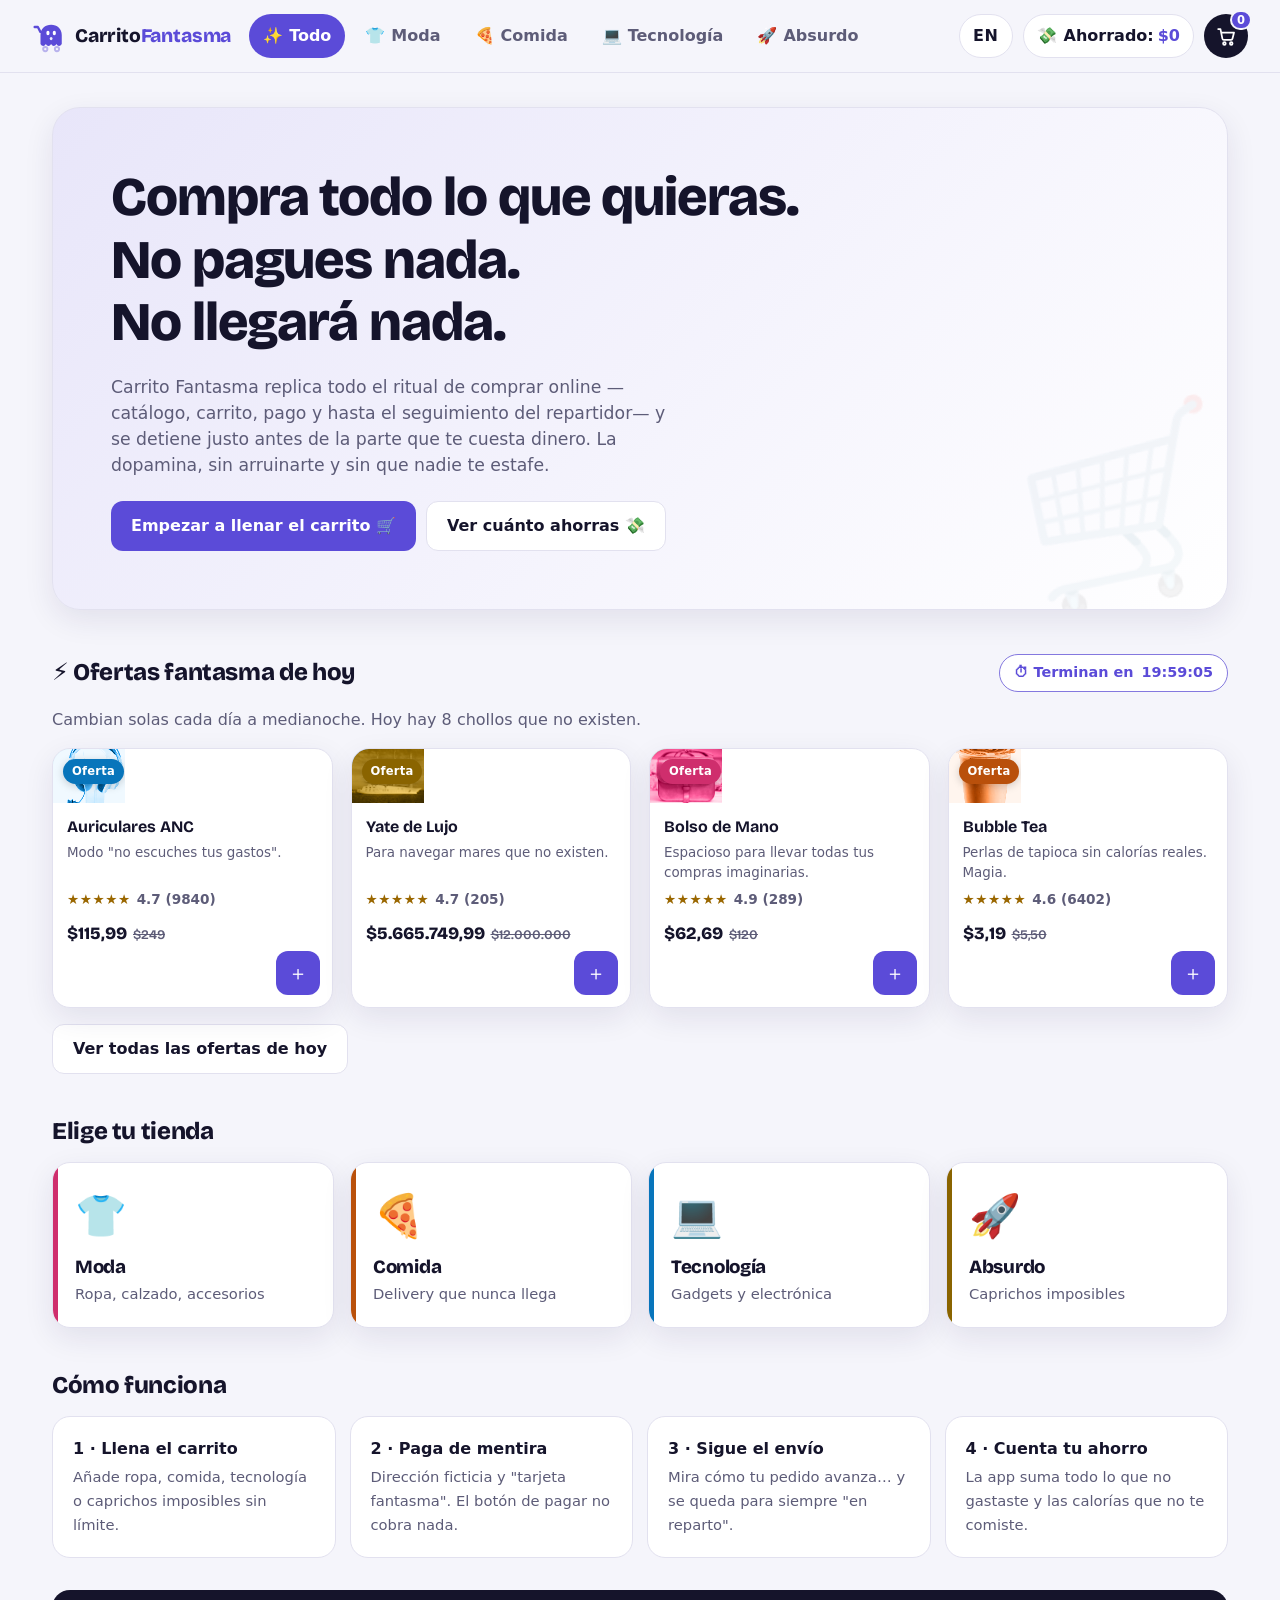
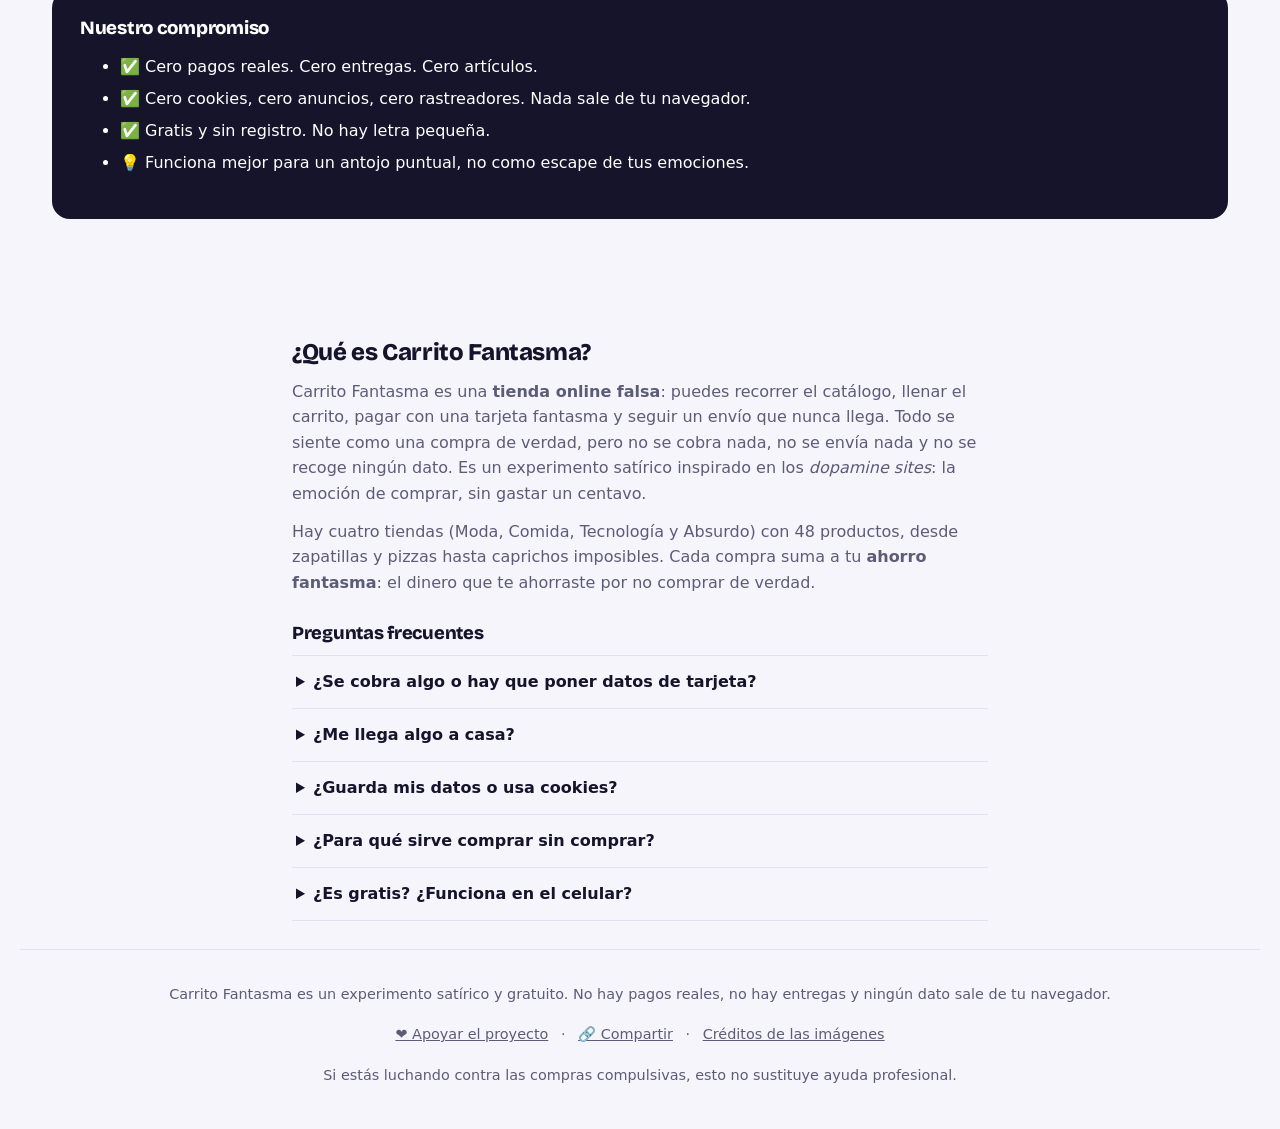
==== commit b8595b7d: "seo: sección «¿Qué es?» y preguntas frecuentes en HTML estático (ES/EN) Google tenía la home en «Des" ====
--- a/index.html
+++ b/index.html
@@ -94,6 +94,33 @@
     </noscript>
   </main>
 
+  <section class="about" aria-labelledby="about-title">
+    <h2 id="about-title">¿Qué es Carrito Fantasma?</h2>
+    <p>Carrito Fantasma es una <strong>tienda online falsa</strong>: puedes recorrer el catálogo, llenar el carrito, pagar con una tarjeta fantasma y seguir un envío que nunca llega. Todo se siente como una compra de verdad, pero no se cobra nada, no se envía nada y no se recoge ningún dato. Es un experimento satírico inspirado en los <em>dopamine sites</em>: la emoción de comprar, sin gastar un centavo.</p>
+    <p>Hay cuatro tiendas (Moda, Comida, Tecnología y Absurdo) con 48 productos, desde zapatillas y pizzas hasta caprichos imposibles. Cada compra suma a tu <strong>ahorro fantasma</strong>: el dinero que te ahorraste por no comprar de verdad.</p>
+    <h3>Preguntas frecuentes</h3>
+    <details>
+      <summary>¿Se cobra algo o hay que poner datos de tarjeta?</summary>
+      <p>No. No hay pagos reales ni se piden números de tarjeta. El «pago» es una animación: eliges una tarjeta fantasma y listo.</p>
+    </details>
+    <details>
+      <summary>¿Me llega algo a casa?</summary>
+      <p>Nunca. El seguimiento del envío avanza, pero el paquete no existe. El nombre y la dirección que escribas no salen de tu navegador.</p>
+    </details>
+    <details>
+      <summary>¿Guarda mis datos o usa cookies?</summary>
+      <p>No usa cookies, analítica ni anuncios. El carrito y el ahorro se guardan solo en tu navegador (almacenamiento local) para que no se pierdan al recargar. Nada se envía a ningún servidor.</p>
+    </details>
+    <details>
+      <summary>¿Para qué sirve comprar sin comprar?</summary>
+      <p>Para disfrutar del ritual de comprar (elegir, llenar el carrito, pagar, esperar el envío) sin gastar dinero. A algunas personas les ayuda a pasar las ganas de una compra impulsiva. Si las compras compulsivas son un problema para ti, esto no sustituye ayuda profesional.</p>
+    </details>
+    <details>
+      <summary>¿Es gratis? ¿Funciona en el celular?</summary>
+      <p>Es gratis y funciona en cualquier navegador moderno, en el celular o en la computadora, sin instalar nada. También está en <a href="en/" hreflang="en" lang="en">inglés</a>.</p>
+    </details>
+  </section>
+
   <footer class="site-footer">
     <p data-i18n="footer_about"><b>Carrito Fantasma</b> es un experimento satírico y gratuito. No hay pagos reales, no hay entregas y ningún dato sale de tu navegador.</p>
     <p><button class="link" data-action="nav" data-view="support" data-i18n="footer_support">❤️ Apoyar el proyecto</button> · <button class="link" data-action="share" data-i18n="footer_share">🔗 Compartir</button> · <button class="link" data-action="nav" data-view="credits" data-i18n="footer_credits">Créditos de las imágenes</button></p>
--- a/styles.css
+++ b/styles.css
@@ -541,6 +541,18 @@
 .site-footer{ border-top:1px solid var(--line); padding:34px clamp(14px,3vw,32px); text-align:center; color:var(--muted); font-size:.9rem; max-width:1240px; margin:0 auto; }
 .site-footer p{ margin:0 0 8px; }
 .site-footer .link{ color:var(--muted); }
+
+/* ---------- ¿qué es? + preguntas frecuentes (texto estático, también para buscadores) ---------- */
+.about{ max-width:760px; margin:0 auto; padding:40px clamp(14px,3vw,32px) 28px; color:var(--ink); }
+.about h2{ font-family:var(--display); font-size:1.5rem; margin:0 0 12px; }
+.about h3{ font-family:var(--display); font-size:1.15rem; margin:28px 0 10px; }
+.about p{ color:var(--muted); line-height:1.6; margin:0 0 12px; }
+.about a{ color:var(--accent-text); }
+.about details{ border-top:1px solid var(--line); }
+.about details:last-of-type{ border-bottom:1px solid var(--line); }
+.about summary{ cursor:pointer; padding:14px 4px; font-weight:600; list-style-position:inside; }
+.about summary:focus-visible{ outline:2px solid var(--focus); outline-offset:2px; border-radius:6px; }
+.about details p{ padding:0 4px 6px; }
 
 /* ---------- apoyo / donaciones ---------- */
 .support{ max-width:720px; margin:0 auto; text-align:center; }
